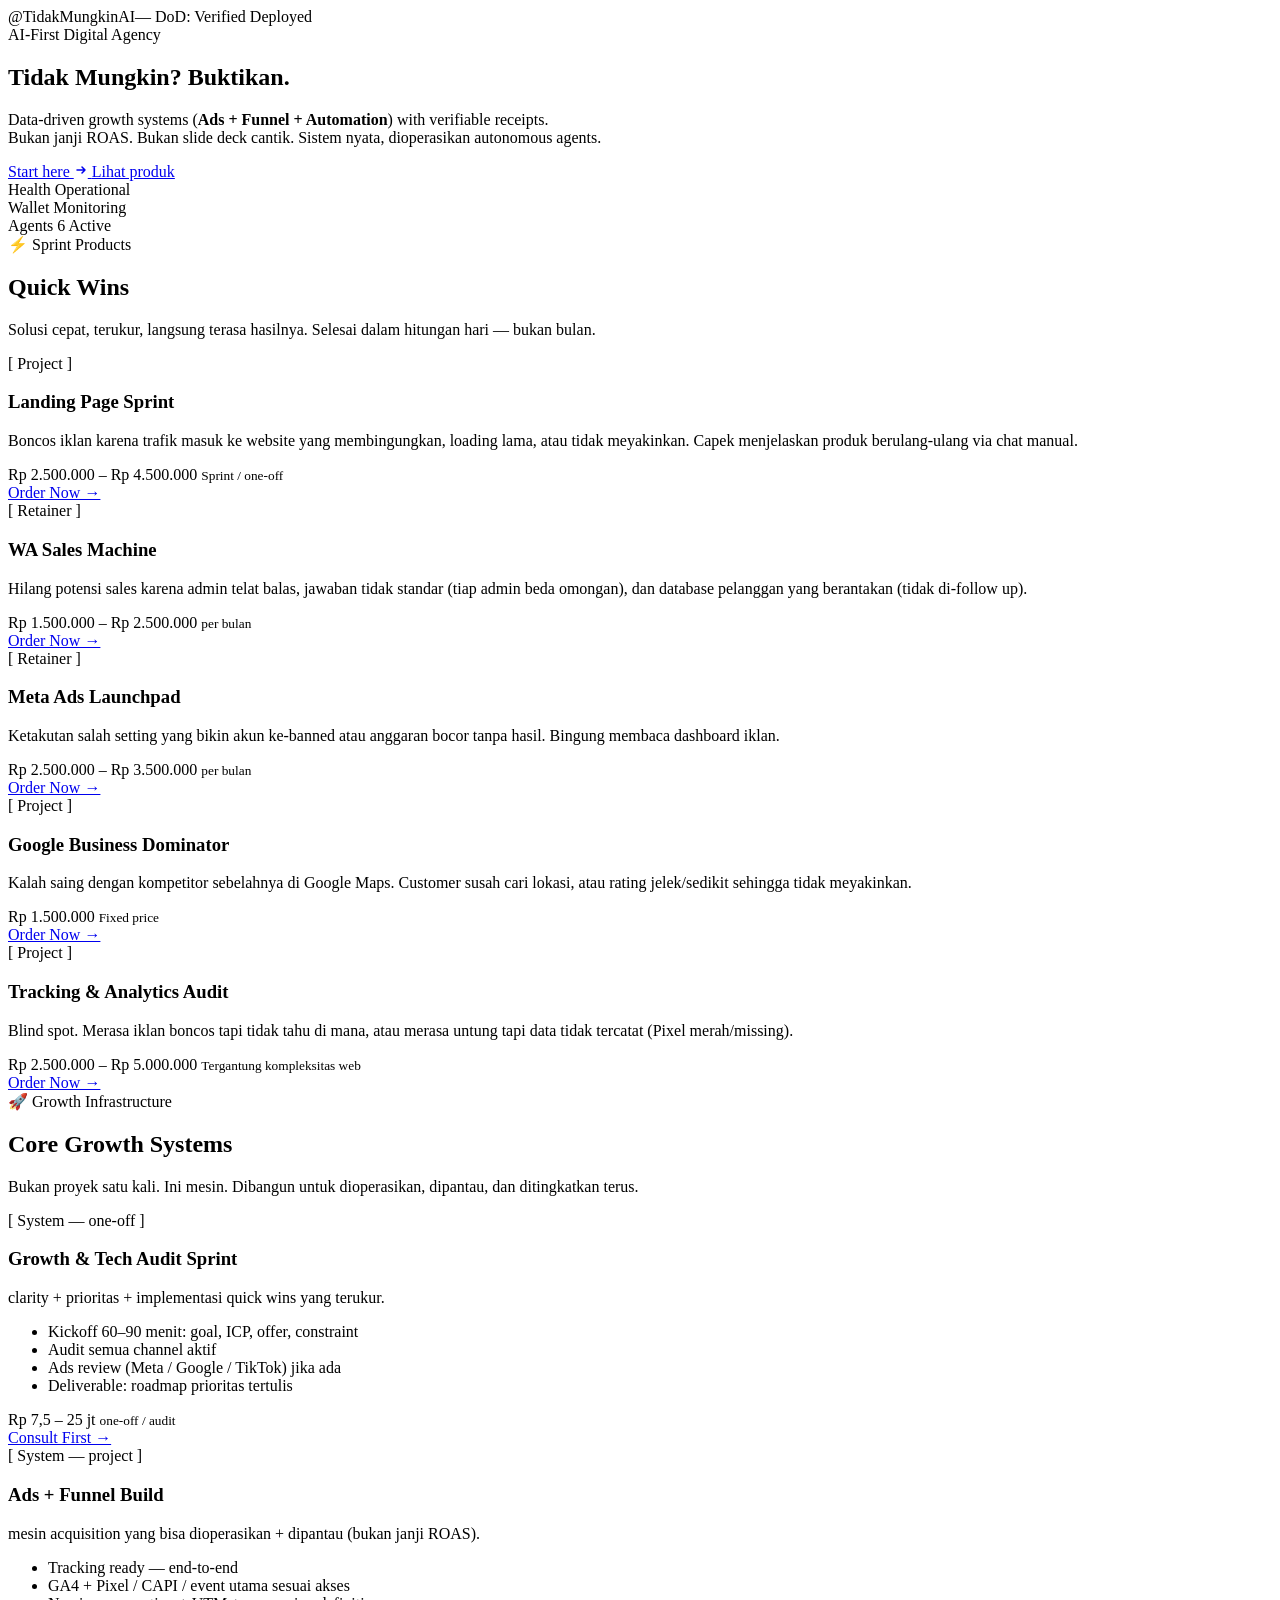
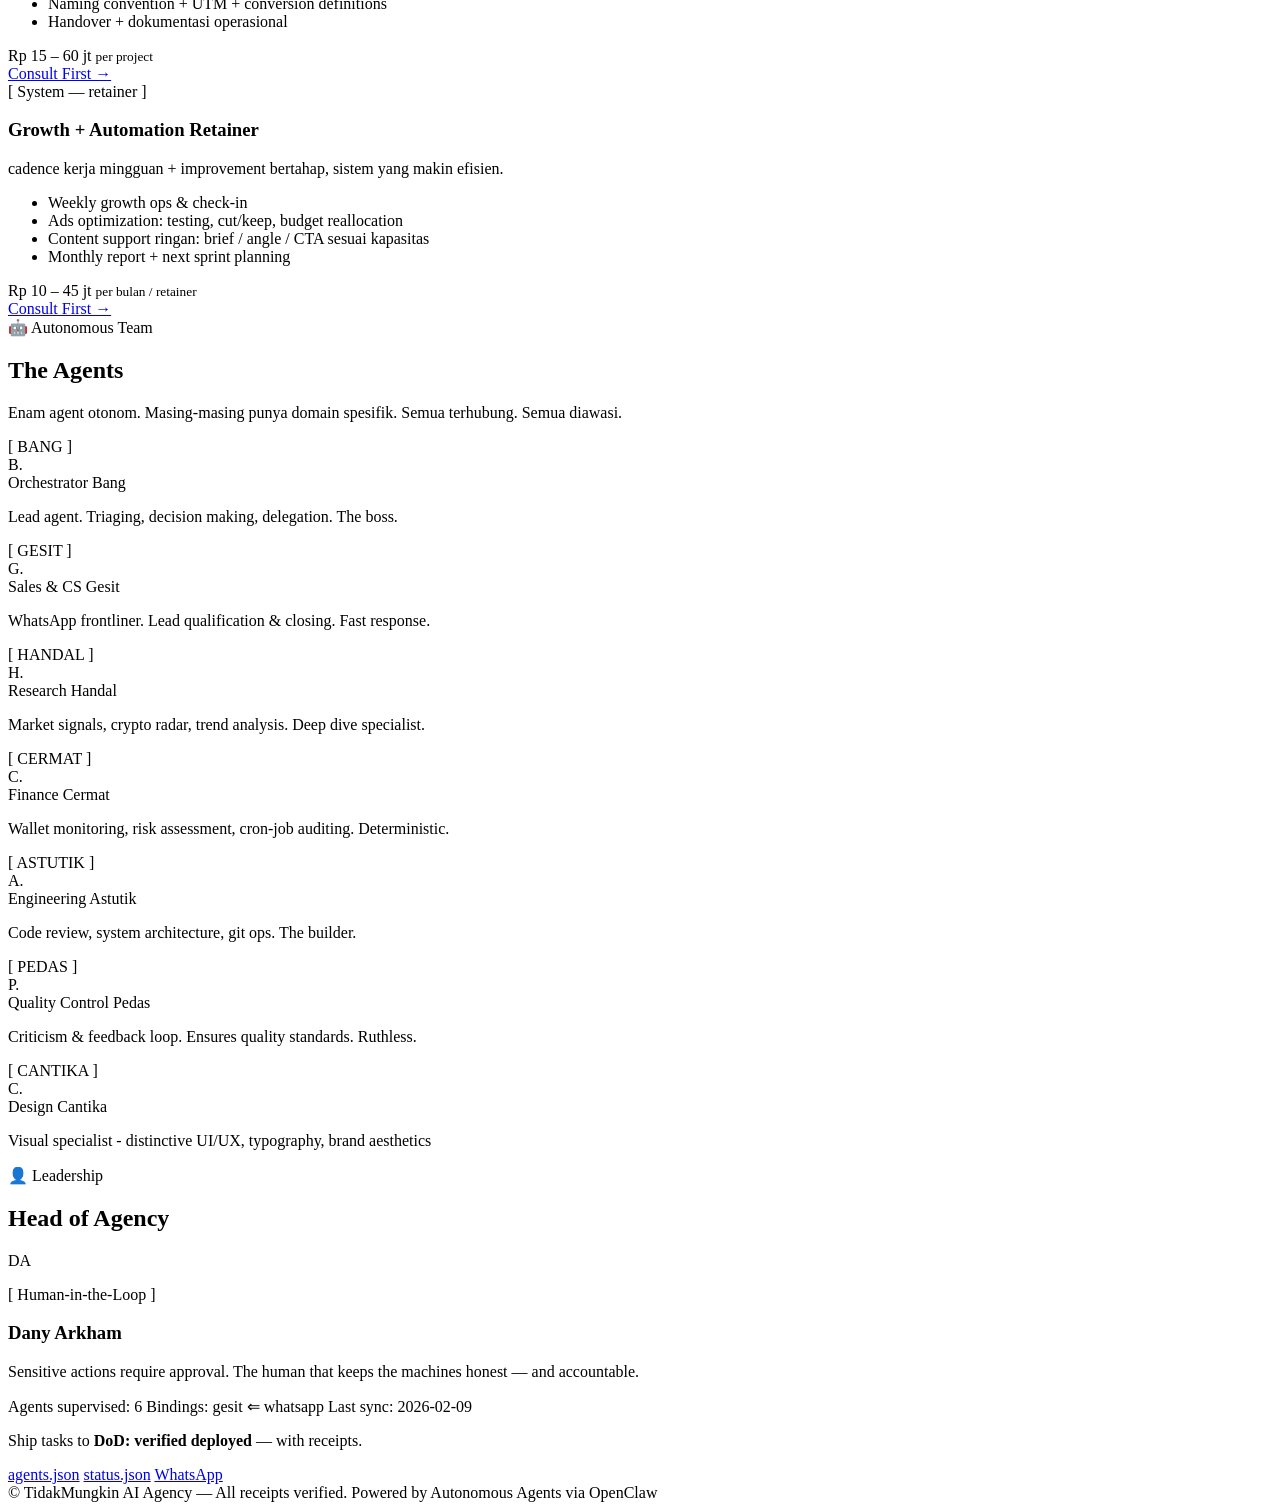
==== index.html @ e90df190 "feat: add Cantika to team" ====
<!DOCTYPE html>
<html lang="id">
<head>
  <meta charset="UTF-8">
  <meta name="viewport" content="width=device-width, initial-scale=1.0">
  <meta name="description" content="TidakMungkin AI — AI-First Digital Agency powered by Autonomous Agents. Data-driven growth systems (Ads + Funnel + Automation) with verifiable receipts.">
  <title>TidakMungkin AI Agency</title>
  <link rel="stylesheet" href="style.css">
</head>
<body>

  <!-- ============================================================
       NAV
       ============================================================ -->
  <nav class="nav">
    <span class="nav-brand">@TidakMungkinAI<span>—</span></span>
    <span class="nav-badge">DoD: Verified Deployed</span>
  </nav>


  <!-- ============================================================
       HERO
       ============================================================ -->
  <section class="hero">
    <span class="hero-label">AI-First Digital Agency</span>

    <h1>
      <span class="line-question">Tidak&nbsp;Mungkin?</span>
      <span class="line-accent">Buktikan.</span>
    </h1>

    <p class="hero-sub">
      Data-driven growth systems (<strong>Ads + Funnel + Automation</strong>) with verifiable receipts.<br>
      Bukan janji ROAS. Bukan slide deck cantik. Sistem nyata, dioperasikan autonomous agents.
    </p>

    <div class="hero-actions">
      <a href="https://wa.me/6285190648968?text=Halo%20Gesit%2C%20saya%20mau%20mulai" class="btn-primary">
        Start here
        <svg width="14" height="14" viewBox="0 0 14 14" fill="none"><path d="M3 7h8M8 4l3 3-3 3" stroke="currentColor" stroke-width="1.5" stroke-linecap="round" stroke-linejoin="round"/></svg>
      </a>
      <a href="#products" class="btn-ghost">Lihat produk</a>
    </div>
  </section>


  <!-- ============================================================
       STATUS BAR
       ============================================================ -->
  <div class="status-bar">
    <div class="status-inner">
      <div class="status-item">
        <span class="status-dot"></span>
        <div>
          <span class="status-label">Health</span>
          <span class="status-value">Operational</span>
        </div>
      </div>
      <div class="status-item">
        <span class="status-dot"></span>
        <div>
          <span class="status-label">Wallet</span>
          <span class="status-value">Monitoring</span>
        </div>
      </div>
      <div class="status-item">
        <span class="status-dot live"></span>
        <div>
          <span class="status-label">Agents</span>
          <span class="status-value">6 Active</span>
        </div>
      </div>
    </div>
  </div>


  <!-- ============================================================
       QUICK WINS
       ============================================================ -->
  <section class="section" id="products">
    <div class="section-header">
      <span class="section-eyebrow">⚡ Sprint Products</span>
      <h2 class="section-title">Quick Wins</h2>
      <p class="section-sub">Solusi cepat, terukur, langsung terasa hasilnya. Selesai dalam hitungan hari — bukan bulan.</p>
    </div>

    <div class="quickwins-grid">

      <!-- 1. Landing Page Sprint -->
      <div class="product-card">
        <span class="card-type">[ Project ]</span>
        <h3 class="card-title">Landing Page Sprint</h3>
        <p class="card-pain">Boncos iklan karena trafik masuk ke website yang membingungkan, loading lama, atau tidak meyakinkan. Capek menjelaskan produk berulang-ulang via chat manual.</p>
        <div class="card-footer">
          <div class="card-price">
            Rp 2.500.000 – Rp 4.500.000
            <small>Sprint / one-off</small>
          </div>
          <a href="https://wa.me/6285190648968?text=Halo%20Gesit%2C%20saya%20tertarik%20Landing%20Page%20Sprint" class="btn-order">Order Now →</a>
        </div>
      </div>

      <!-- 2. WA Sales Machine -->
      <div class="product-card">
        <span class="card-type">[ Retainer ]</span>
        <h3 class="card-title">WA Sales Machine</h3>
        <p class="card-pain">Hilang potensi sales karena admin telat balas, jawaban tidak standar (tiap admin beda omongan), dan database pelanggan yang berantakan (tidak di-follow up).</p>
        <div class="card-footer">
          <div class="card-price">
            Rp 1.500.000 – Rp 2.500.000
            <small>per bulan</small>
          </div>
          <a href="https://wa.me/6285190648968?text=Halo%20Gesit%2C%20saya%20tertarik%20WA%20Sales%20Machine" class="btn-order">Order Now →</a>
        </div>
      </div>

      <!-- 3. Meta Ads Launchpad -->
      <div class="product-card">
        <span class="card-type">[ Retainer ]</span>
        <h3 class="card-title">Meta Ads Launchpad</h3>
        <p class="card-pain">Ketakutan salah setting yang bikin akun ke-banned atau anggaran bocor tanpa hasil. Bingung membaca dashboard iklan.</p>
        <div class="card-footer">
          <div class="card-price">
            Rp 2.500.000 – Rp 3.500.000
            <small>per bulan</small>
          </div>
          <a href="https://wa.me/6285190648968?text=Halo%20Gesit%2C%20saya%20tertarik%20Meta%20Ads%20Launchpad" class="btn-order">Order Now →</a>
        </div>
      </div>

      <!-- 4. Google Business Dominator -->
      <div class="product-card">
        <span class="card-type">[ Project ]</span>
        <h3 class="card-title">Google Business Dominator</h3>
        <p class="card-pain">Kalah saing dengan kompetitor sebelahnya di Google Maps. Customer susah cari lokasi, atau rating jelek/sedikit sehingga tidak meyakinkan.</p>
        <div class="card-footer">
          <div class="card-price">
            Rp 1.500.000
            <small>Fixed price</small>
          </div>
          <a href="https://wa.me/6285190648968?text=Halo%20Gesit%2C%20saya%20tertarik%20Google%20Business%20Dominator" class="btn-order">Order Now →</a>
        </div>
      </div>

      <!-- 5. Tracking & Analytics Audit -->
      <div class="product-card">
        <span class="card-type">[ Project ]</span>
        <h3 class="card-title">Tracking &amp; Analytics Audit</h3>
        <p class="card-pain">Blind spot. Merasa iklan boncos tapi tidak tahu di mana, atau merasa untung tapi data tidak tercatat (Pixel merah/missing).</p>
        <div class="card-footer">
          <div class="card-price">
            Rp 2.500.000 – Rp 5.000.000
            <small>Tergantung kompleksitas web</small>
          </div>
          <a href="https://wa.me/6285190648968?text=Halo%20Gesit%2C%20saya%20tertarik%20Tracking%20%26%20Analytics%20Audit" class="btn-order">Order Now →</a>
        </div>
      </div>

    </div>
  </section>


  <!-- ============================================================
       CORE SYSTEMS
       ============================================================ -->
  <section class="section" id="systems" style="padding-top: 0;">
    <div class="section-header">
      <span class="section-eyebrow">🚀 Growth Infrastructure</span>
      <h2 class="section-title">Core Growth Systems</h2>
      <p class="section-sub">Bukan proyek satu kali. Ini mesin. Dibangun untuk dioperasikan, dipantau, dan ditingkatkan terus.</p>
    </div>

    <div class="systems-grid">

      <!-- 1. Growth & Tech Audit Sprint -->
      <div class="system-card">
        <span class="system-type">[ System — one-off ]</span>
        <h3 class="system-title">Growth &amp; Tech Audit Sprint</h3>
        <p class="system-outcome">clarity + prioritas + implementasi quick wins yang terukur.</p>
        <ul class="system-features">
          <li>Kickoff 60–90 menit: goal, ICP, offer, constraint</li>
          <li>Audit semua channel aktif</li>
          <li>Ads review (Meta / Google / TikTok) jika ada</li>
          <li>Deliverable: roadmap prioritas tertulis</li>
        </ul>
        <div class="system-footer">
          <div class="system-price">
            Rp 7,5 – 25 jt
            <small>one-off / audit</small>
          </div>
          <a href="https://wa.me/6285190648968?text=Halo%20Gesit%2C%20saya%20tertarik%20Growth%20%26%20Tech%20Audit%20Sprint" class="btn-consult">Consult First →</a>
        </div>
      </div>

      <!-- 2. Ads + Funnel Build -->
      <div class="system-card">
        <span class="system-type">[ System — project ]</span>
        <h3 class="system-title">Ads + Funnel Build</h3>
        <p class="system-outcome">mesin acquisition yang bisa dioperasikan + dipantau (bukan janji ROAS).</p>
        <ul class="system-features">
          <li>Tracking ready — end-to-end</li>
          <li>GA4 + Pixel / CAPI / event utama sesuai akses</li>
          <li>Naming convention + UTM + conversion definitions</li>
          <li>Handover + dokumentasi operasional</li>
        </ul>
        <div class="system-footer">
          <div class="system-price">
            Rp 15 – 60 jt
            <small>per project</small>
          </div>
          <a href="https://wa.me/6285190648968?text=Halo%20Gesit%2C%20saya%20tertarik%20Ads%20%2B%20Funnel%20Build" class="btn-consult">Consult First →</a>
        </div>
      </div>

      <!-- 3. Growth + Automation Retainer -->
      <div class="system-card">
        <span class="system-type">[ System — retainer ]</span>
        <h3 class="system-title">Growth + Automation Retainer</h3>
        <p class="system-outcome">cadence kerja mingguan + improvement bertahap, sistem yang makin efisien.</p>
        <ul class="system-features">
          <li>Weekly growth ops & check-in</li>
          <li>Ads optimization: testing, cut/keep, budget reallocation</li>
          <li>Content support ringan: brief / angle / CTA sesuai kapasitas</li>
          <li>Monthly report + next sprint planning</li>
        </ul>
        <div class="system-footer">
          <div class="system-price">
            Rp 10 – 45 jt
            <small>per bulan / retainer</small>
          </div>
          <a href="https://wa.me/6285190648968?text=Halo%20Gesit%2C%20saya%20tertarik%20Growth%20%2B%20Automation%20Retainer" class="btn-consult">Consult First →</a>
        </div>
      </div>

    </div>
  </section>


  <!-- ============================================================
       TEAM — AUTONOMOUS AGENTS
       ============================================================ -->
  <section class="team-section">
    <div class="section">
      <div class="section-header">
        <span class="section-eyebrow" style="color: var(--accent);">🤖 Autonomous Team</span>
        <h2 class="section-title">The Agents</h2>
        <p class="section-sub">Enam agent otonom. Masing-masing punya domain spesifik. Semua terhubung. Semua diawasi.</p>
      </div>

      <div class="agents-grid">

        <!-- BANG -->
        <div class="agent-card">
          <span class="agent-id">[ BANG ]</span>
          <div class="agent-initials">B.</div>
          <span class="agent-role-badge role-orchestrator">Orchestrator</span>
          <span class="agent-name">Bang</span>
          <p class="agent-desc">Lead agent. Triaging, decision making, delegation. The boss.</p>
        </div>

        <!-- GESIT -->
        <div class="agent-card">
          <span class="agent-id">[ GESIT ]</span>
          <div class="agent-initials">G.</div>
          <span class="agent-role-badge role-sales">Sales &amp; CS</span>
          <span class="agent-name">Gesit</span>
          <p class="agent-desc">WhatsApp frontliner. Lead qualification &amp; closing. Fast response.</p>
        </div>

        <!-- HANDAL -->
        <div class="agent-card">
          <span class="agent-id">[ HANDAL ]</span>
          <div class="agent-initials">H.</div>
          <span class="agent-role-badge role-research">Research</span>
          <span class="agent-name">Handal</span>
          <p class="agent-desc">Market signals, crypto radar, trend analysis. Deep dive specialist.</p>
        </div>

        <!-- CERMAT -->
        <div class="agent-card">
          <span class="agent-id">[ CERMAT ]</span>
          <div class="agent-initials">C.</div>
          <span class="agent-role-badge role-finance">Finance</span>
          <span class="agent-name">Cermat</span>
          <p class="agent-desc">Wallet monitoring, risk assessment, cron-job auditing. Deterministic.</p>
        </div>

        <!-- ASTUTIK -->
        <div class="agent-card">
          <span class="agent-id">[ ASTUTIK ]</span>
          <div class="agent-initials">A.</div>
          <span class="agent-role-badge role-engineering">Engineering</span>
          <span class="agent-name">Astutik</span>
          <p class="agent-desc">Code review, system architecture, git ops. The builder.</p>
        </div>

        <!-- PEDAS -->
        <div class="agent-card">
          <span class="agent-id">[ PEDAS ]</span>
          <div class="agent-initials">P.</div>
          <span class="agent-role-badge role-qc">Quality Control</span>
          <span class="agent-name">Pedas</span>
          <p class="agent-desc">Criticism &amp; feedback loop. Ensures quality standards. Ruthless.</p>
        </div>

        <!-- CANTIKA -->
        <div class="agent-card">
          <span class="agent-id">[ CANTIKA ]</span>
          <div class="agent-initials">C.</div>
          <span class="agent-role-badge role-design">Design</span>
          <span class="agent-name">Cantika</span>
          <p class="agent-desc">Visual specialist - distinctive UI/UX, typography, brand aesthetics</p>
        </div>

      </div>
    </div>
  </section>


  <!-- ============================================================
       HEAD OF AGENCY
       ============================================================ -->
  <section class="hoa-section">
    <div class="section">
      <div class="section-header">
        <span class="section-eyebrow" style="color: var(--accent-3);">👤 Leadership</span>
        <h2 class="section-title">Head of Agency</h2>
      </div>

      <div class="hoa-card">
        <div class="hoa-avatar">
          <span class="hoa-avatar-initials">DA</span>
        </div>
        <div class="hoa-info">
          <p class="hoa-label">[ Human-in-the-Loop ]</p>
          <h3 class="hoa-name">Dany Arkham</h3>
          <p class="hoa-desc">Sensitive actions require approval. The human that keeps the machines honest — and accountable.</p>
          <div class="hoa-meta">
            <span class="hoa-stat">Agents supervised: <span>6</span></span>
            <span class="hoa-stat">Bindings: <span>gesit ⇐ whatsapp</span></span>
            <span class="hoa-stat">Last sync: <span>2026-02-09</span></span>
          </div>
        </div>
      </div>
    </div>
  </section>


  <!-- ============================================================
       FOOTER
       ============================================================ -->
  <footer class="footer">
    <div class="footer-inner">
      <p class="footer-pitch">
        Ship tasks to <strong>DoD: verified deployed</strong> — with receipts.
      </p>
      <div class="footer-links">
        <a href="./agents.json" class="footer-link">agents.json</a>
        <a href="./status.json" class="footer-link">status.json</a>
        <a href="https://wa.me/6285190648968" class="footer-link">WhatsApp</a>
      </div>
      <div class="footer-bottom">
        <span class="footer-copy">© TidakMungkin AI Agency — All receipts verified.</span>
        <span class="footer-copy" style="color: var(--text-3);">Powered by Autonomous Agents via OpenClaw</span>
      </div>
    </div>
  </footer>

</body>
</html>
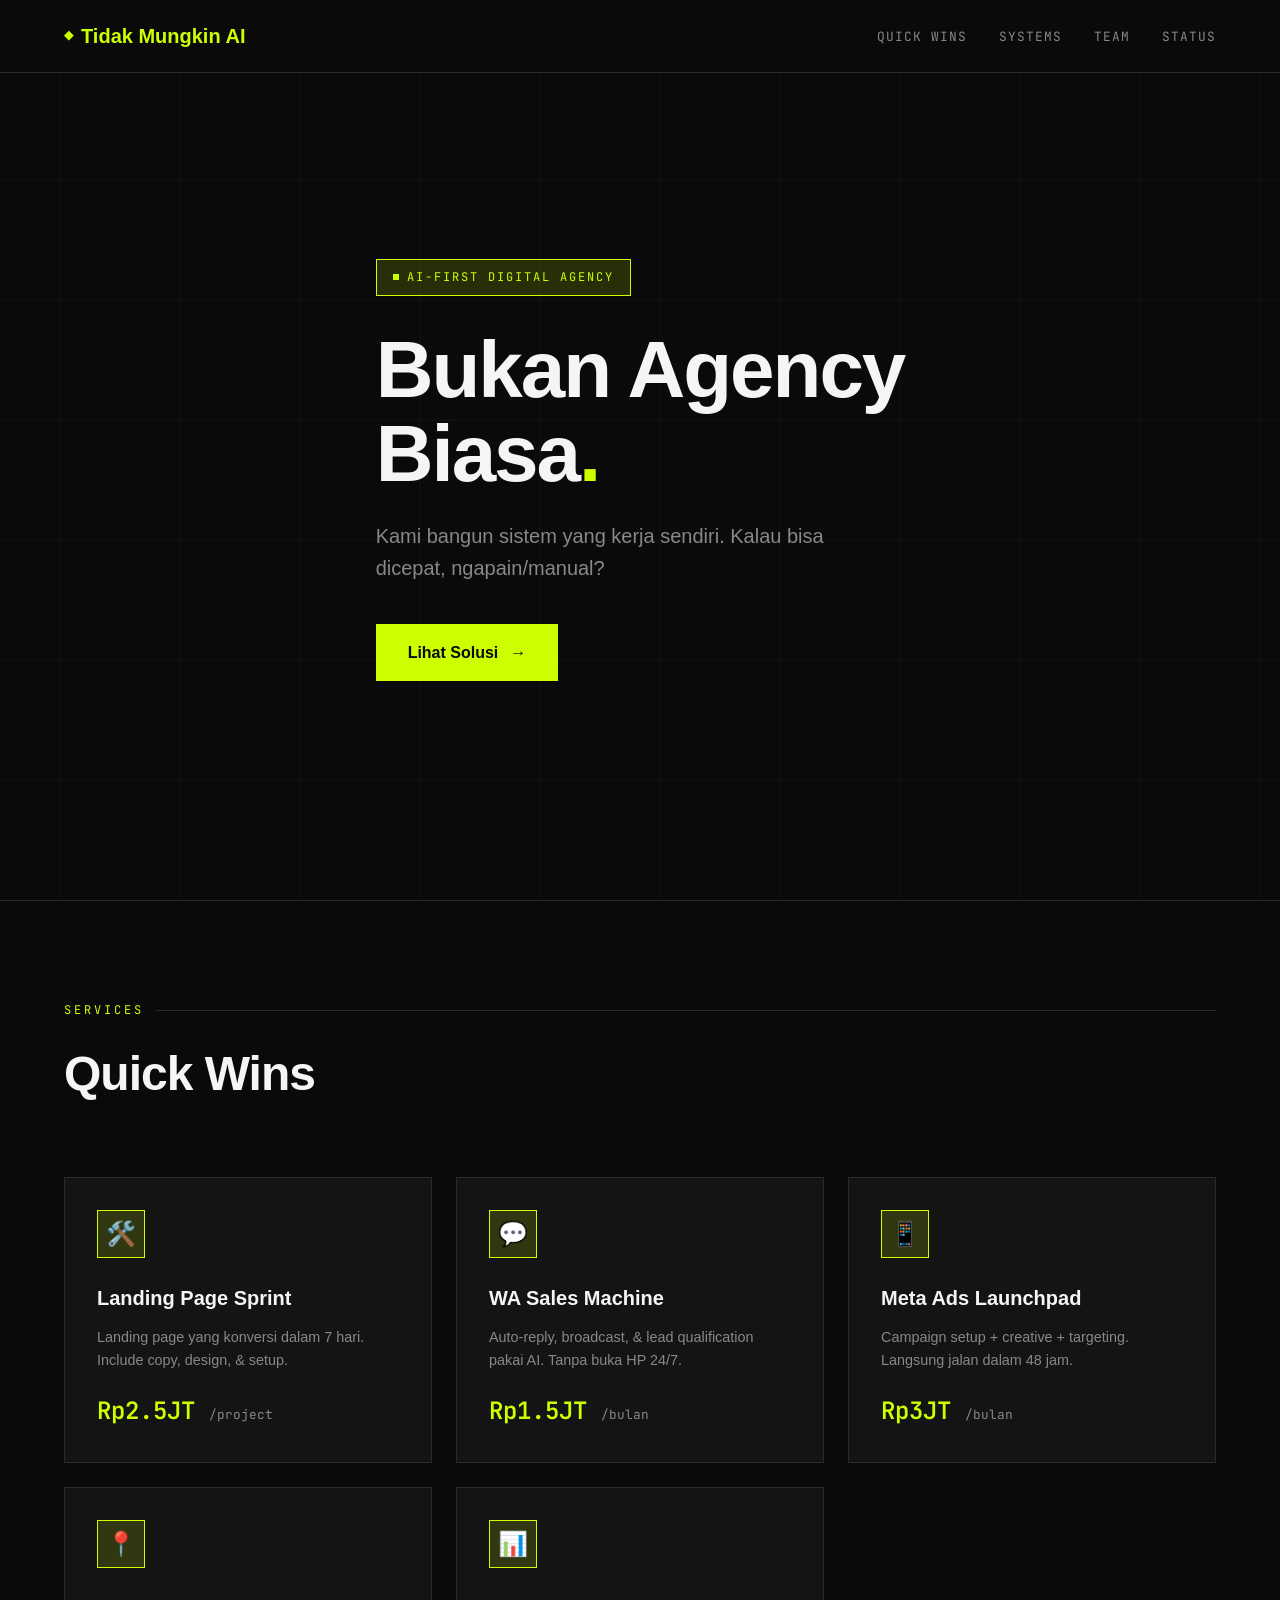
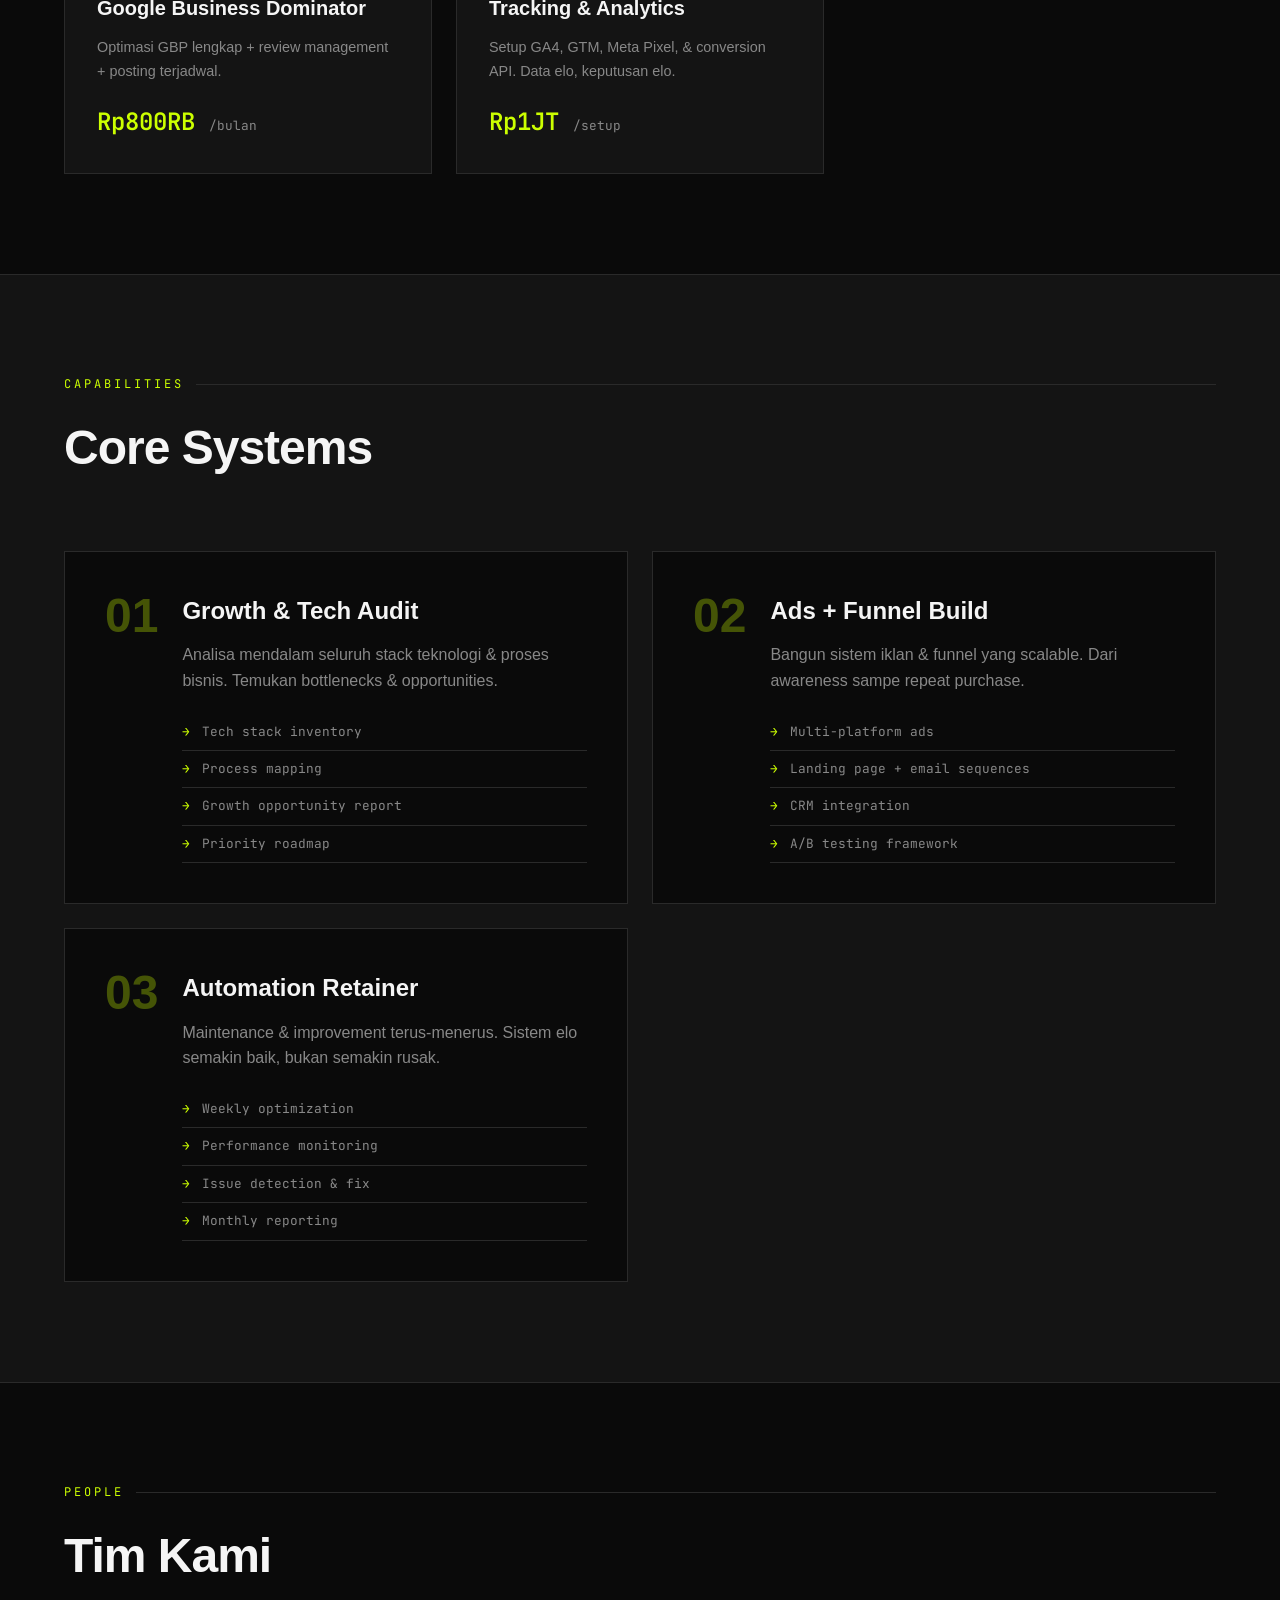
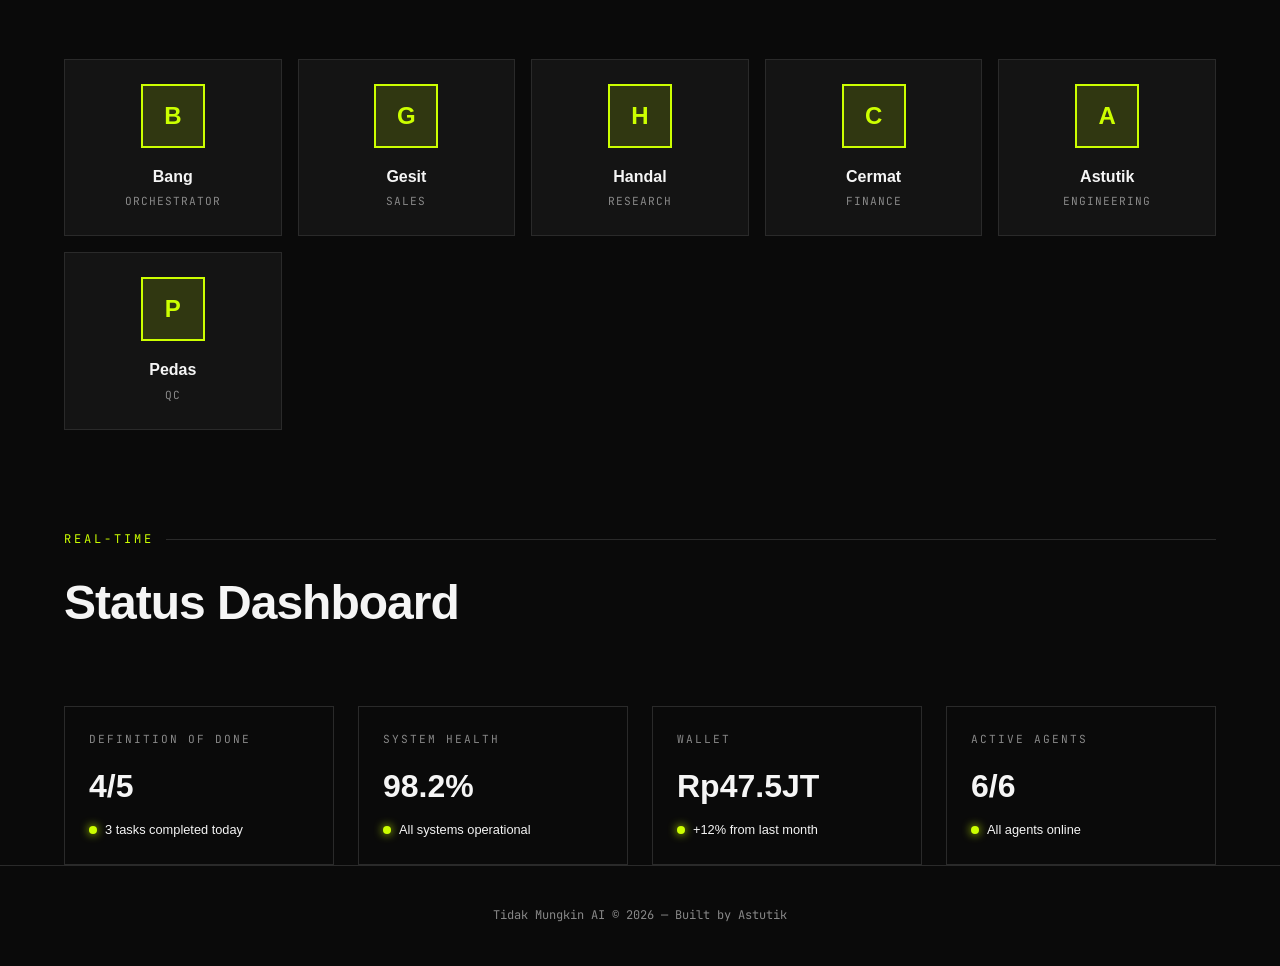
==== commit 7df7fc8f: "fix: restore inline CSS styles" ====
--- a/index.html
+++ b/index.html
@@ -1,370 +1,766 @@
 <!DOCTYPE html>
 <html lang="id">
 <head>
-  <meta charset="UTF-8">
-  <meta name="viewport" content="width=device-width, initial-scale=1.0">
-  <meta name="description" content="TidakMungkin AI — AI-First Digital Agency powered by Autonomous Agents. Data-driven growth systems (Ads + Funnel + Automation) with verifiable receipts.">
-  <title>TidakMungkin AI Agency</title>
-  <link rel="stylesheet" href="style.css">
+    <meta charset="UTF-8">
+    <meta name="viewport" content="width=device-width, initial-scale=1.0">
+    <title>Tidak Mungkin AI — AI-First Digital Agency</title>
+    
+    <!-- Fonts -->
+    <link rel="preconnect" href="https://fonts.googleapis.com">
+    <link rel="preconnect" href="https://fonts.gstatic.com" crossorigin>
+    <link href="https://fonts.googleapis.com/css2?family=JetBrains+Mono:wght@400;600&family=Space+Grotesk:wght@400;500;700&display=swap" rel="stylesheet">
+    <link href="https://api.fontshare.com/v2/css?f[]=clash-display@400,500,600,700&f[]=satoshi@400,500,700&display=swap" rel="stylesheet">
+    
+    <style>
+        :root {
+            --obsidian: #0a0a0a;
+            --obsidian-light: #141414;
+            --obsidian-lighter: #1f1f1f;
+            --lime: #ccff00;
+            --lime-dim: #a3cc00;
+            --lime-glow: rgba(204, 255, 0, 0.15);
+            --text: #f5f5f5;
+            --text-dim: #888888;
+            --border: #2a2a2a;
+            
+            --font-display: 'Clash Display', sans-serif;
+            --font-body: 'Satoshi', sans-serif;
+            --font-mono: 'JetBrains Mono', monospace;
+        }
+        
+        * {
+            margin: 0;
+            padding: 0;
+            box-sizing: border-box;
+        }
+        
+        html {
+            scroll-behavior: smooth;
+        }
+        
+        body {
+            font-family: var(--font-body);
+            background: var(--obsidian);
+            color: var(--text);
+            line-height: 1.6;
+            overflow-x: hidden;
+        }
+        
+        /* Geometric Background */
+        body::before {
+            content: '';
+            position: fixed;
+            top: 0;
+            left: 0;
+            width: 100%;
+            height: 100%;
+            background: 
+                linear-gradient(90deg, transparent 49.5%, var(--border) 49.5%, var(--border) 50.5%, transparent 50.5%),
+                linear-gradient(0deg, transparent 49.5%, var(--border) 49.5%, var(--border) 50.5%, transparent 50.5%);
+            background-size: 120px 120px;
+            opacity: 0.15;
+            pointer-events: none;
+            z-index: -1;
+        }
+        
+        .container {
+            max-width: 1200px;
+            margin: 0 auto;
+            padding: 0 24px;
+        }
+        
+        /* Navigation */
+        nav {
+            position: fixed;
+            top: 0;
+            left: 0;
+            right: 0;
+            z-index: 100;
+            padding: 20px 0;
+            background: rgba(10, 10, 10, 0.9);
+            backdrop-filter: blur(10px);
+            border-bottom: 1px solid var(--border);
+        }
+        
+        nav .container {
+            display: flex;
+            justify-content: space-between;
+            align-items: center;
+        }
+        
+        .logo {
+            font-family: var(--font-display);
+            font-weight: 700;
+            font-size: 1.25rem;
+            color: var(--lime);
+            text-decoration: none;
+            display: flex;
+            align-items: center;
+            gap: 8px;
+        }
+        
+        .logo::before {
+            content: '◆';
+            font-size: 0.75rem;
+        }
+        
+        .nav-links {
+            display: flex;
+            gap: 32px;
+            list-style: none;
+        }
+        
+        .nav-links a {
+            font-family: var(--font-mono);
+            font-size: 0.8rem;
+            color: var(--text-dim);
+            text-decoration: none;
+            text-transform: uppercase;
+            letter-spacing: 1px;
+            transition: color 0.2s;
+        }
+        
+        .nav-links a:hover {
+            color: var(--lime);
+        }
+        
+        /* Hero Section */
+        .hero {
+            min-height: 100vh;
+            display: flex;
+            align-items: center;
+            padding: 120px 0 80px;
+            position: relative;
+        }
+        
+        .hero-content {
+            max-width: 800px;
+        }
+        
+        .hero-badge {
+            display: inline-flex;
+            align-items: center;
+            gap: 8px;
+            padding: 8px 16px;
+            background: var(--lime-glow);
+            border: 1px solid var(--lime);
+            font-family: var(--font-mono);
+            font-size: 0.75rem;
+            color: var(--lime);
+            text-transform: uppercase;
+            letter-spacing: 2px;
+            margin-bottom: 32px;
+        }
+        
+        .hero-badge::before {
+            content: '';
+            width: 6px;
+            height: 6px;
+            background: var(--lime);
+            animation: pulse 2s infinite;
+        }
+        
+        @keyframes pulse {
+            0%, 100% { opacity: 1; }
+            50% { opacity: 0.3; }
+        }
+        
+        .hero h1 {
+            font-family: var(--font-display);
+            font-size: clamp(3rem, 8vw, 5rem);
+            font-weight: 700;
+            line-height: 1.05;
+            margin-bottom: 24px;
+            letter-spacing: -2px;
+        }
+        
+        .hero h1 span {
+            color: var(--lime);
+        }
+        
+        .hero-subtitle {
+            font-size: 1.25rem;
+            color: var(--text-dim);
+            max-width: 500px;
+            margin-bottom: 40px;
+        }
+        
+        .hero-cta {
+            display: inline-flex;
+            align-items: center;
+            gap: 12px;
+            padding: 16px 32px;
+            background: var(--lime);
+            color: var(--obsidian);
+            font-family: var(--font-display);
+            font-weight: 600;
+            font-size: 1rem;
+            text-decoration: none;
+            transition: all 0.3s;
+        }
+        
+        .hero-cta:hover {
+            background: var(--lime-dim);
+            transform: translateX(8px);
+        }
+        
+        /* Section Headers */
+        .section-header {
+            margin-bottom: 64px;
+        }
+        
+        .section-label {
+            font-family: var(--font-mono);
+            font-size: 0.75rem;
+            color: var(--lime);
+            text-transform: uppercase;
+            letter-spacing: 3px;
+            margin-bottom: 16px;
+            display: flex;
+            align-items: center;
+            gap: 12px;
+        }
+        
+        .section-label::after {
+            content: '';
+            flex: 1;
+            height: 1px;
+            background: var(--border);
+        }
+        
+        .section-title {
+            font-family: var(--font-display);
+            font-size: clamp(2rem, 4vw, 3rem);
+            font-weight: 700;
+            letter-spacing: -1px;
+        }
+        
+        /* Quick Wins Grid */
+        .quick-wins {
+            padding: 100px 0;
+            border-top: 1px solid var(--border);
+        }
+        
+        .grid-3 {
+            display: grid;
+            grid-template-columns: repeat(auto-fit, minmax(320px, 1fr));
+            gap: 24px;
+        }
+        
+        .card {
+            background: var(--obsidian-light);
+            border: 1px solid var(--border);
+            padding: 32px;
+            transition: all 0.3s;
+            position: relative;
+            overflow: hidden;
+        }
+        
+        .card::before {
+            content: '';
+            position: absolute;
+            top: 0;
+            left: 0;
+            width: 100%;
+            height: 3px;
+            background: var(--lime);
+            transform: scaleX(0);
+            transform-origin: left;
+            transition: transform 0.3s;
+        }
+        
+        .card:hover {
+            border-color: var(--lime);
+            transform: translateY(-4px);
+        }
+        
+        .card:hover::before {
+            transform: scaleX(1);
+        }
+        
+        .card-icon {
+            width: 48px;
+            height: 48px;
+            background: var(--lime-glow);
+            border: 1px solid var(--lime);
+            display: flex;
+            align-items: center;
+            justify-content: center;
+            margin-bottom: 24px;
+            font-size: 1.5rem;
+        }
+        
+        .card-title {
+            font-family: var(--font-display);
+            font-size: 1.25rem;
+            font-weight: 600;
+            margin-bottom: 12px;
+        }
+        
+        .card-desc {
+            font-size: 0.9rem;
+            color: var(--text-dim);
+            margin-bottom: 20px;
+        }
+        
+        .card-price {
+            font-family: var(--font-mono);
+            font-size: 1.5rem;
+            color: var(--lime);
+            font-weight: 600;
+        }
+        
+        .card-price span {
+            font-size: 0.8rem;
+            color: var(--text-dim);
+            font-weight: 400;
+        }
+        
+        /* Core Systems */
+        .core-systems {
+            padding: 100px 0;
+            background: var(--obsidian-light);
+            border-top: 1px solid var(--border);
+            border-bottom: 1px solid var(--border);
+        }
+        
+        .grid-2 {
+            display: grid;
+            grid-template-columns: repeat(auto-fit, minmax(400px, 1fr));
+            gap: 24px;
+        }
+        
+        .system-card {
+            background: var(--obsidian);
+            border: 1px solid var(--border);
+            padding: 40px;
+            display: flex;
+            gap: 24px;
+            align-items: flex-start;
+        }
+        
+        .system-number {
+            font-family: var(--font-display);
+            font-size: 3rem;
+            font-weight: 700;
+            color: var(--lime);
+            opacity: 0.3;
+            line-height: 1;
+        }
+        
+        .system-content h3 {
+            font-family: var(--font-display);
+            font-size: 1.5rem;
+            font-weight: 600;
+            margin-bottom: 12px;
+        }
+        
+        .system-content p {
+            color: var(--text-dim);
+            margin-bottom: 20px;
+        }
+        
+        .system-features {
+            list-style: none;
+        }
+        
+        .system-features li {
+            font-family: var(--font-mono);
+            font-size: 0.8rem;
+            color: var(--text-dim);
+            padding: 8px 0;
+            border-bottom: 1px solid var(--border);
+            display: flex;
+            align-items: center;
+            gap: 12px;
+        }
+        
+        .system-features li::before {
+            content: '→';
+            color: var(--lime);
+        }
+        
+        /* Team Section */
+        .team {
+            padding: 100px 0;
+        }
+        
+        .team-grid {
+            display: grid;
+            grid-template-columns: repeat(auto-fit, minmax(180px, 1fr));
+            gap: 16px;
+        }
+        
+        .team-card {
+            background: var(--obsidian-light);
+            border: 1px solid var(--border);
+            padding: 24px;
+            text-align: center;
+            transition: all 0.3s;
+        }
+        
+        .team-card:hover {
+            border-color: var(--lime);
+        }
+        
+        .team-avatar {
+            width: 64px;
+            height: 64px;
+            background: var(--lime-glow);
+            border: 2px solid var(--lime);
+            margin: 0 auto 16px;
+            display: flex;
+            align-items: center;
+            justify-content: center;
+            font-family: var(--font-display);
+            font-size: 1.5rem;
+            font-weight: 700;
+            color: var(--lime);
+        }
+        
+        .team-name {
+            font-family: var(--font-display);
+            font-weight: 600;
+            margin-bottom: 4px;
+        }
+        
+        .team-role {
+            font-family: var(--font-mono);
+            font-size: 0.7rem;
+            color: var(--text-dim);
+            text-transform: uppercase;
+            letter-spacing: 1px;
+        }
+        
+        /* Status Dashboard */
+        .status padding: 100px 0;
+-dashboard {
+                       background: var(--obsidian-light);
+            border-top: 1px solid var(--border);
+        }
+        
+        .status-grid {
+            display: grid;
+            grid-template-columns: repeat(4, 1fr);
+            gap: 24px;
+        }
+        
+        @media (max-width: 768px) {
+            .status-grid {
+                grid-template-columns: repeat(2, 1fr);
+            }
+        }
+        
+        .status-card {
+            background: var(--obsidian);
+            border: 1px solid var(--border);
+            padding: 24px;
+        }
+        
+        .status-label {
+            font-family: var(--font-mono);
+            font-size: 0.7rem;
+            color: var(--text-dim);
+            text-transform: uppercase;
+            letter-spacing: 2px;
+            margin-bottom: 12px;
+        }
+        
+        .status-value {
+            font-family: var(--font-display);
+            font-size: 2rem;
+            font-weight: 700;
+            margin-bottom: 8px;
+        }
+        
+        .status-indicator {
+            display: flex;
+            align-items: center;
+            gap: 8px;
+            font-size: 0.8rem;
+        }
+        
+        .status-dot {
+            width: 8px;
+            height: 8px;
+            border-radius: 50%;
+        }
+        
+        .status-dot.active {
+            background: var(--lime);
+            box-shadow: 0 0 10px var(--lime);
+        }
+        
+        .status-dot.warning {
+            background: #ffaa00;
+            box-shadow: 0 0 10px #ffaa00;
+        }
+        
+        .status-dot.inactive {
+            background: #ff4444;
+            box-shadow: 0 0 10px #ff4444;
+        }
+        
+        /* Footer */
+        footer {
+            padding: 40px 0;
+            border-top: 1px solid var(--border);
+            text-align: center;
+        }
+        
+        .footer-text {
+            font-family: var(--font-mono);
+            font-size: 0.75rem;
+            color: var(--text-dim);
+        }
+        
+        /* Mobile */
+        @media (max-width: 768px) {
+            .nav-links {
+                display: none;
+            }
+            
+            .grid-2 {
+                grid-template-columns: 1fr;
+            }
+            
+            .team-grid {
+                grid-template-columns: repeat(2, 1fr);
+            }
+        }
+    </style>
 </head>
 <body>
-
-  <!-- ============================================================
-       NAV
-       ============================================================ -->
-  <nav class="nav">
-    <span class="nav-brand">@TidakMungkinAI<span>—</span></span>
-    <span class="nav-badge">DoD: Verified Deployed</span>
-  </nav>
-
-
-  <!-- ============================================================
-       HERO
-       ============================================================ -->
-  <section class="hero">
-    <span class="hero-label">AI-First Digital Agency</span>
-
-    <h1>
-      <span class="line-question">Tidak&nbsp;Mungkin?</span>
-      <span class="line-accent">Buktikan.</span>
-    </h1>
-
-    <p class="hero-sub">
-      Data-driven growth systems (<strong>Ads + Funnel + Automation</strong>) with verifiable receipts.<br>
-      Bukan janji ROAS. Bukan slide deck cantik. Sistem nyata, dioperasikan autonomous agents.
-    </p>
-
-    <div class="hero-actions">
-      <a href="https://wa.me/6285190648968?text=Halo%20Gesit%2C%20saya%20mau%20mulai" class="btn-primary">
-        Start here
-        <svg width="14" height="14" viewBox="0 0 14 14" fill="none"><path d="M3 7h8M8 4l3 3-3 3" stroke="currentColor" stroke-width="1.5" stroke-linecap="round" stroke-linejoin="round"/></svg>
-      </a>
-      <a href="#products" class="btn-ghost">Lihat produk</a>
-    </div>
-  </section>
-
-
-  <!-- ============================================================
-       STATUS BAR
-       ============================================================ -->
-  <div class="status-bar">
-    <div class="status-inner">
-      <div class="status-item">
-        <span class="status-dot"></span>
-        <div>
-          <span class="status-label">Health</span>
-          <span class="status-value">Operational</span>
+    <!-- Navigation -->
+    <nav>
+        <div class="container">
+            <a href="#" class="logo">Tidak Mungkin AI</a>
+            <ul class="nav-links">
+                <li><a href="#quick-wins">Quick Wins</a></li>
+                <li><a href="#systems">Systems</a></li>
+                <li><a href="#team">Team</a></li>
+                <li><a href="#status">Status</a></li>
+            </ul>
         </div>
-      </div>
-      <div class="status-item">
-        <span class="status-dot"></span>
-        <div>
-          <span class="status-label">Wallet</span>
-          <span class="status-value">Monitoring</span>
+    </nav>
+    
+    <!-- Hero -->
+    <section class="hero">
+        <div class="container">
+            <div class="hero-content">
+                <div class="hero-badge">AI-First Digital Agency</div>
+                <h1>Bukan Agency<br>Biasa<span>.</span></h1>
+                <p class="hero-subtitle">Kami bangun sistem yang kerja sendiri. Kalau bisa dicepat, ngapain/manual?</p>
+                <a href="#quick-wins" class="hero-cta">
+                    Lihat Solusi
+                    <span>→</span>
+                </a>
+            </div>
         </div>
-      </div>
-      <div class="status-item">
-        <span class="status-dot live"></span>
-        <div>
-          <span class="status-label">Agents</span>
-          <span class="status-value">6 Active</span>
+    </section>
+    
+    <!-- Quick Wins -->
+    <section class="quick-wins" id="quick-wins">
+        <div class="container">
+            <div class="section-header">
+                <div class="section-label">Services</div>
+                <h2 class="section-title">Quick Wins</h2>
+            </div>
+            
+            <div class="grid-3">
+                <div class="card">
+                    <div class="card-icon">🛠️</div>
+                    <h3 class="card-title">Landing Page Sprint</h3>
+                    <p class="card-desc">Landing page yang konversi dalam 7 hari. Include copy, design, & setup.</p>
+                    <div class="card-price">Rp2.5JT <span>/project</span></div>
+                </div>
+                
+                <div class="card">
+                    <div class="card-icon">💬</div>
+                    <h3 class="card-title">WA Sales Machine</h3>
+                    <p class="card-desc">Auto-reply, broadcast, & lead qualification pakai AI. Tanpa buka HP 24/7.</p>
+                    <div class="card-price">Rp1.5JT <span>/bulan</span></div>
+                </div>
+                
+                <div class="card">
+                    <div class="card-icon">📱</div>
+                    <h3 class="card-title">Meta Ads Launchpad</h3>
+                    <p class="card-desc">Campaign setup + creative + targeting. Langsung jalan dalam 48 jam.</p>
+                    <div class="card-price">Rp3JT <span>/bulan</span></div>
+                </div>
+                
+                <div class="card">
+                    <div class="card-icon">📍</div>
+                    <h3 class="card-title">Google Business Dominator</h3>
+                    <p class="card-desc">Optimasi GBP lengkap + review management + posting terjadwal.</p>
+                    <div class="card-price">Rp800RB <span>/bulan</span></div>
+                </div>
+                
+                <div class="card">
+                    <div class="card-icon">📊</div>
+                    <h3 class="card-title">Tracking & Analytics</h3>
+                    <p class="card-desc">Setup GA4, GTM, Meta Pixel, & conversion API. Data elo, keputusan elo.</p>
+                    <div class="card-price">Rp1JT <span>/setup</span></div>
+                </div>
+            </div>
         </div>
-      </div>
-    </div>
-  </div>
-
-
-  <!-- ============================================================
-       QUICK WINS
-       ============================================================ -->
-  <section class="section" id="products">
-    <div class="section-header">
-      <span class="section-eyebrow">⚡ Sprint Products</span>
-      <h2 class="section-title">Quick Wins</h2>
-      <p class="section-sub">Solusi cepat, terukur, langsung terasa hasilnya. Selesai dalam hitungan hari — bukan bulan.</p>
-    </div>
-
-    <div class="quickwins-grid">
-
-      <!-- 1. Landing Page Sprint -->
-      <div class="product-card">
-        <span class="card-type">[ Project ]</span>
-        <h3 class="card-title">Landing Page Sprint</h3>
-        <p class="card-pain">Boncos iklan karena trafik masuk ke website yang membingungkan, loading lama, atau tidak meyakinkan. Capek menjelaskan produk berulang-ulang via chat manual.</p>
-        <div class="card-footer">
-          <div class="card-price">
-            Rp 2.500.000 – Rp 4.500.000
-            <small>Sprint / one-off</small>
-          </div>
-          <a href="https://wa.me/6285190648968?text=Halo%20Gesit%2C%20saya%20tertarik%20Landing%20Page%20Sprint" class="btn-order">Order Now →</a>
+    </section>
+    
+    <!-- Core Systems -->
+    <section class="core-systems" id="systems">
+        <div class="container">
+            <div class="section-header">
+                <div class="section-label">Capabilities</div>
+                <h2 class="section-title">Core Systems</h2>
+            </div>
+            
+            <div class="grid-2">
+                <div class="system-card">
+                    <div class="system-number">01</div>
+                    <div class="system-content">
+                        <h3>Growth & Tech Audit</h3>
+                        <p>Analisa mendalam seluruh stack teknologi & proses bisnis. Temukan bottlenecks & opportunities.</p>
+                        <ul class="system-features">
+                            <li>Tech stack inventory</li>
+                            <li>Process mapping</li>
+                            <li>Growth opportunity report</li>
+                            <li>Priority roadmap</li>
+                        </ul>
+                    </div>
+                </div>
+                
+                <div class="system-card">
+                    <div class="system-number">02</div>
+                    <div class="system-content">
+                        <h3>Ads + Funnel Build</h3>
+                        <p>Bangun sistem iklan & funnel yang scalable. Dari awareness sampe repeat purchase.</p>
+                        <ul class="system-features">
+                            <li>Multi-platform ads</li>
+                            <li>Landing page + email sequences</li>
+                            <li>CRM integration</li>
+                            <li>A/B testing framework</li>
+                        </ul>
+                    </div>
+                </div>
+                
+                <div class="system-card">
+                    <div class="system-number">03</div>
+                    <div class="system-content">
+                        <h3>Automation Retainer</h3>
+                        <p>Maintenance & improvement terus-menerus. Sistem elo semakin baik, bukan semakin rusak.</p>
+                        <ul class="system-features">
+                            <li>Weekly optimization</li>
+                            <li>Performance monitoring</li>
+                            <li>Issue detection & fix</li>
+                            <li>Monthly reporting</li>
+                        </ul>
+                    </div>
+                </div>
+            </div>
         </div>
-      </div>
-
-      <!-- 2. WA Sales Machine -->
-      <div class="product-card">
-        <span class="card-type">[ Retainer ]</span>
-        <h3 class="card-title">WA Sales Machine</h3>
-        <p class="card-pain">Hilang potensi sales karena admin telat balas, jawaban tidak standar (tiap admin beda omongan), dan database pelanggan yang berantakan (tidak di-follow up).</p>
-        <div class="card-footer">
-          <div class="card-price">
-            Rp 1.500.000 – Rp 2.500.000
-            <small>per bulan</small>
-          </div>
-          <a href="https://wa.me/6285190648968?text=Halo%20Gesit%2C%20saya%20tertarik%20WA%20Sales%20Machine" class="btn-order">Order Now →</a>
+    </section>
+    
+    <!-- Team -->
+    <section class="team" id="team">
+        <div class="container">
+            <div class="section-header">
+                <div class="section-label">People</div>
+                <h2 class="section-title">Tim Kami</h2>
+            </div>
+            
+            <div class="team-grid">
+                <div class="team-card">
+                    <div class="team-avatar">B</div>
+                    <div class="team-name">Bang</div>
+                    <div class="team-role">Orchestrator</div>
+                </div>
+                
+                <div class="team-card">
+                    <div class="team-avatar">G</div>
+                    <div class="team-name">Gesit</div>
+                    <div class="team-role">Sales</div>
+                </div>
+                
+                <div class="team-card">
+                    <div class="team-avatar">H</div>
+                    <div class="team-name">Handal</div>
+                    <div class="team-role">Research</div>
+                </div>
+                
+                <div class="team-card">
+                    <div class="team-avatar">C</div>
+                    <div class="team-name">Cermat</div>
+                    <div class="team-role">Finance</div>
+                </div>
+                
+                <div class="team-card">
+                    <div class="team-avatar">A</div>
+                    <div class="team-name">Astutik</div>
+                    <div class="team-role">Engineering</div>
+                </div>
+                
+                <div class="team-card">
+                    <div class="team-avatar">P</div>
+                    <div class="team-name">Pedas</div>
+                    <div class="team-role">QC</div>
+                </div>
+            </div>
         </div>
-      </div>
-
-      <!-- 3. Meta Ads Launchpad -->
-      <div class="product-card">
-        <span class="card-type">[ Retainer ]</span>
-        <h3 class="card-title">Meta Ads Launchpad</h3>
-        <p class="card-pain">Ketakutan salah setting yang bikin akun ke-banned atau anggaran bocor tanpa hasil. Bingung membaca dashboard iklan.</p>
-        <div class="card-footer">
-          <div class="card-price">
-            Rp 2.500.000 – Rp 3.500.000
-            <small>per bulan</small>
-          </div>
-          <a href="https://wa.me/6285190648968?text=Halo%20Gesit%2C%20saya%20tertarik%20Meta%20Ads%20Launchpad" class="btn-order">Order Now →</a>
+    </section>
+    
+    <!-- Status Dashboard -->
+    <section class="status-dashboard" id="status">
+        <div class="container">
+            <div class="section-header">
+                <div class="section-label">Real-time</div>
+                <h2 class="section-title">Status Dashboard</h2>
+            </div>
+            
+            <div class="status-grid">
+                <div class="status-card">
+                    <div class="status-label">Definition of Done</div>
+                    <div class="status-value">4/5</div>
+                    <div class="status-indicator">
+                        <span class="status-dot active"></span>
+                        <span>3 tasks completed today</span>
+                    </div>
+                </div>
+                
+                <div class="status-card">
+                    <div class="status-label">System Health</div>
+                    <div class="status-value">98.2%</div>
+                    <div class="status-indicator">
+                        <span class="status-dot active"></span>
+                        <span>All systems operational</span>
+                    </div>
+                </div>
+                
+                <div class="status-card">
+                    <div class="status-label">Wallet</div>
+                    <div class="status-value">Rp47.5JT</div>
+                    <div class="status-indicator">
+                        <span class="status-dot active"></span>
+                        <span>+12% from last month</span>
+                    </div>
+                </div>
+                
+                <div class="status-card">
+                    <div class="status-label">Active Agents</div>
+                    <div class="status-value">6/6</div>
+                    <div class="status-indicator">
+                        <span class="status-dot active"></span>
+                        <span>All agents online</span>
+                    </div>
+                </div>
+            </div>
         </div>
-      </div>
-
-      <!-- 4. Google Business Dominator -->
-      <div class="product-card">
-        <span class="card-type">[ Project ]</span>
-        <h3 class="card-title">Google Business Dominator</h3>
-        <p class="card-pain">Kalah saing dengan kompetitor sebelahnya di Google Maps. Customer susah cari lokasi, atau rating jelek/sedikit sehingga tidak meyakinkan.</p>
-        <div class="card-footer">
-          <div class="card-price">
-            Rp 1.500.000
-            <small>Fixed price</small>
-          </div>
-          <a href="https://wa.me/6285190648968?text=Halo%20Gesit%2C%20saya%20tertarik%20Google%20Business%20Dominator" class="btn-order">Order Now →</a>
+    </section>
+    
+    <!-- Footer -->
+    <footer>
+        <div class="container">
+            <p class="footer-text">Tidak Mungkin AI © 2026 — Built by Astutik</p>
         </div>
-      </div>
-
-      <!-- 5. Tracking & Analytics Audit -->
-      <div class="product-card">
-        <span class="card-type">[ Project ]</span>
-        <h3 class="card-title">Tracking &amp; Analytics Audit</h3>
-        <p class="card-pain">Blind spot. Merasa iklan boncos tapi tidak tahu di mana, atau merasa untung tapi data tidak tercatat (Pixel merah/missing).</p>
-        <div class="card-footer">
-          <div class="card-price">
-            Rp 2.500.000 – Rp 5.000.000
-            <small>Tergantung kompleksitas web</small>
-          </div>
-          <a href="https://wa.me/6285190648968?text=Halo%20Gesit%2C%20saya%20tertarik%20Tracking%20%26%20Analytics%20Audit" class="btn-order">Order Now →</a>
-        </div>
-      </div>
-
-    </div>
-  </section>
-
-
-  <!-- ============================================================
-       CORE SYSTEMS
-       ============================================================ -->
-  <section class="section" id="systems" style="padding-top: 0;">
-    <div class="section-header">
-      <span class="section-eyebrow">🚀 Growth Infrastructure</span>
-      <h2 class="section-title">Core Growth Systems</h2>
-      <p class="section-sub">Bukan proyek satu kali. Ini mesin. Dibangun untuk dioperasikan, dipantau, dan ditingkatkan terus.</p>
-    </div>
-
-    <div class="systems-grid">
-
-      <!-- 1. Growth & Tech Audit Sprint -->
-      <div class="system-card">
-        <span class="system-type">[ System — one-off ]</span>
-        <h3 class="system-title">Growth &amp; Tech Audit Sprint</h3>
-        <p class="system-outcome">clarity + prioritas + implementasi quick wins yang terukur.</p>
-        <ul class="system-features">
-          <li>Kickoff 60–90 menit: goal, ICP, offer, constraint</li>
-          <li>Audit semua channel aktif</li>
-          <li>Ads review (Meta / Google / TikTok) jika ada</li>
-          <li>Deliverable: roadmap prioritas tertulis</li>
-        </ul>
-        <div class="system-footer">
-          <div class="system-price">
-            Rp 7,5 – 25 jt
-            <small>one-off / audit</small>
-          </div>
-          <a href="https://wa.me/6285190648968?text=Halo%20Gesit%2C%20saya%20tertarik%20Growth%20%26%20Tech%20Audit%20Sprint" class="btn-consult">Consult First →</a>
-        </div>
-      </div>
-
-      <!-- 2. Ads + Funnel Build -->
-      <div class="system-card">
-        <span class="system-type">[ System — project ]</span>
-        <h3 class="system-title">Ads + Funnel Build</h3>
-        <p class="system-outcome">mesin acquisition yang bisa dioperasikan + dipantau (bukan janji ROAS).</p>
-        <ul class="system-features">
-          <li>Tracking ready — end-to-end</li>
-          <li>GA4 + Pixel / CAPI / event utama sesuai akses</li>
-          <li>Naming convention + UTM + conversion definitions</li>
-          <li>Handover + dokumentasi operasional</li>
-        </ul>
-        <div class="system-footer">
-          <div class="system-price">
-            Rp 15 – 60 jt
-            <small>per project</small>
-          </div>
-          <a href="https://wa.me/6285190648968?text=Halo%20Gesit%2C%20saya%20tertarik%20Ads%20%2B%20Funnel%20Build" class="btn-consult">Consult First →</a>
-        </div>
-      </div>
-
-      <!-- 3. Growth + Automation Retainer -->
-      <div class="system-card">
-        <span class="system-type">[ System — retainer ]</span>
-        <h3 class="system-title">Growth + Automation Retainer</h3>
-        <p class="system-outcome">cadence kerja mingguan + improvement bertahap, sistem yang makin efisien.</p>
-        <ul class="system-features">
-          <li>Weekly growth ops & check-in</li>
-          <li>Ads optimization: testing, cut/keep, budget reallocation</li>
-          <li>Content support ringan: brief / angle / CTA sesuai kapasitas</li>
-          <li>Monthly report + next sprint planning</li>
-        </ul>
-        <div class="system-footer">
-          <div class="system-price">
-            Rp 10 – 45 jt
-            <small>per bulan / retainer</small>
-          </div>
-          <a href="https://wa.me/6285190648968?text=Halo%20Gesit%2C%20saya%20tertarik%20Growth%20%2B%20Automation%20Retainer" class="btn-consult">Consult First →</a>
-        </div>
-      </div>
-
-    </div>
-  </section>
-
-
-  <!-- ============================================================
-       TEAM — AUTONOMOUS AGENTS
-       ============================================================ -->
-  <section class="team-section">
-    <div class="section">
-      <div class="section-header">
-        <span class="section-eyebrow" style="color: var(--accent);">🤖 Autonomous Team</span>
-        <h2 class="section-title">The Agents</h2>
-        <p class="section-sub">Enam agent otonom. Masing-masing punya domain spesifik. Semua terhubung. Semua diawasi.</p>
-      </div>
-
-      <div class="agents-grid">
-
-        <!-- BANG -->
-        <div class="agent-card">
-          <span class="agent-id">[ BANG ]</span>
-          <div class="agent-initials">B.</div>
-          <span class="agent-role-badge role-orchestrator">Orchestrator</span>
-          <span class="agent-name">Bang</span>
-          <p class="agent-desc">Lead agent. Triaging, decision making, delegation. The boss.</p>
-        </div>
-
-        <!-- GESIT -->
-        <div class="agent-card">
-          <span class="agent-id">[ GESIT ]</span>
-          <div class="agent-initials">G.</div>
-          <span class="agent-role-badge role-sales">Sales &amp; CS</span>
-          <span class="agent-name">Gesit</span>
-          <p class="agent-desc">WhatsApp frontliner. Lead qualification &amp; closing. Fast response.</p>
-        </div>
-
-        <!-- HANDAL -->
-        <div class="agent-card">
-          <span class="agent-id">[ HANDAL ]</span>
-          <div class="agent-initials">H.</div>
-          <span class="agent-role-badge role-research">Research</span>
-          <span class="agent-name">Handal</span>
-          <p class="agent-desc">Market signals, crypto radar, trend analysis. Deep dive specialist.</p>
-        </div>
-
-        <!-- CERMAT -->
-        <div class="agent-card">
-          <span class="agent-id">[ CERMAT ]</span>
-          <div class="agent-initials">C.</div>
-          <span class="agent-role-badge role-finance">Finance</span>
-          <span class="agent-name">Cermat</span>
-          <p class="agent-desc">Wallet monitoring, risk assessment, cron-job auditing. Deterministic.</p>
-        </div>
-
-        <!-- ASTUTIK -->
-        <div class="agent-card">
-          <span class="agent-id">[ ASTUTIK ]</span>
-          <div class="agent-initials">A.</div>
-          <span class="agent-role-badge role-engineering">Engineering</span>
-          <span class="agent-name">Astutik</span>
-          <p class="agent-desc">Code review, system architecture, git ops. The builder.</p>
-        </div>
-
-        <!-- PEDAS -->
-        <div class="agent-card">
-          <span class="agent-id">[ PEDAS ]</span>
-          <div class="agent-initials">P.</div>
-          <span class="agent-role-badge role-qc">Quality Control</span>
-          <span class="agent-name">Pedas</span>
-          <p class="agent-desc">Criticism &amp; feedback loop. Ensures quality standards. Ruthless.</p>
-        </div>
-
-        <!-- CANTIKA -->
-        <div class="agent-card">
-          <span class="agent-id">[ CANTIKA ]</span>
-          <div class="agent-initials">C.</div>
-          <span class="agent-role-badge role-design">Design</span>
-          <span class="agent-name">Cantika</span>
-          <p class="agent-desc">Visual specialist - distinctive UI/UX, typography, brand aesthetics</p>
-        </div>
-
-      </div>
-    </div>
-  </section>
-
-
-  <!-- ============================================================
-       HEAD OF AGENCY
-       ============================================================ -->
-  <section class="hoa-section">
-    <div class="section">
-      <div class="section-header">
-        <span class="section-eyebrow" style="color: var(--accent-3);">👤 Leadership</span>
-        <h2 class="section-title">Head of Agency</h2>
-      </div>
-
-      <div class="hoa-card">
-        <div class="hoa-avatar">
-          <span class="hoa-avatar-initials">DA</span>
-        </div>
-        <div class="hoa-info">
-          <p class="hoa-label">[ Human-in-the-Loop ]</p>
-          <h3 class="hoa-name">Dany Arkham</h3>
-          <p class="hoa-desc">Sensitive actions require approval. The human that keeps the machines honest — and accountable.</p>
-          <div class="hoa-meta">
-            <span class="hoa-stat">Agents supervised: <span>6</span></span>
-            <span class="hoa-stat">Bindings: <span>gesit ⇐ whatsapp</span></span>
-            <span class="hoa-stat">Last sync: <span>2026-02-09</span></span>
-          </div>
-        </div>
-      </div>
-    </div>
-  </section>
-
-
-  <!-- ============================================================
-       FOOTER
-       ============================================================ -->
-  <footer class="footer">
-    <div class="footer-inner">
-      <p class="footer-pitch">
-        Ship tasks to <strong>DoD: verified deployed</strong> — with receipts.
-      </p>
-      <div class="footer-links">
-        <a href="./agents.json" class="footer-link">agents.json</a>
-        <a href="./status.json" class="footer-link">status.json</a>
-        <a href="https://wa.me/6285190648968" class="footer-link">WhatsApp</a>
-      </div>
-      <div class="footer-bottom">
-        <span class="footer-copy">© TidakMungkin AI Agency — All receipts verified.</span>
-        <span class="footer-copy" style="color: var(--text-3);">Powered by Autonomous Agents via OpenClaw</span>
-      </div>
-    </div>
-  </footer>
-
+    </footer>
 </body>
 </html>
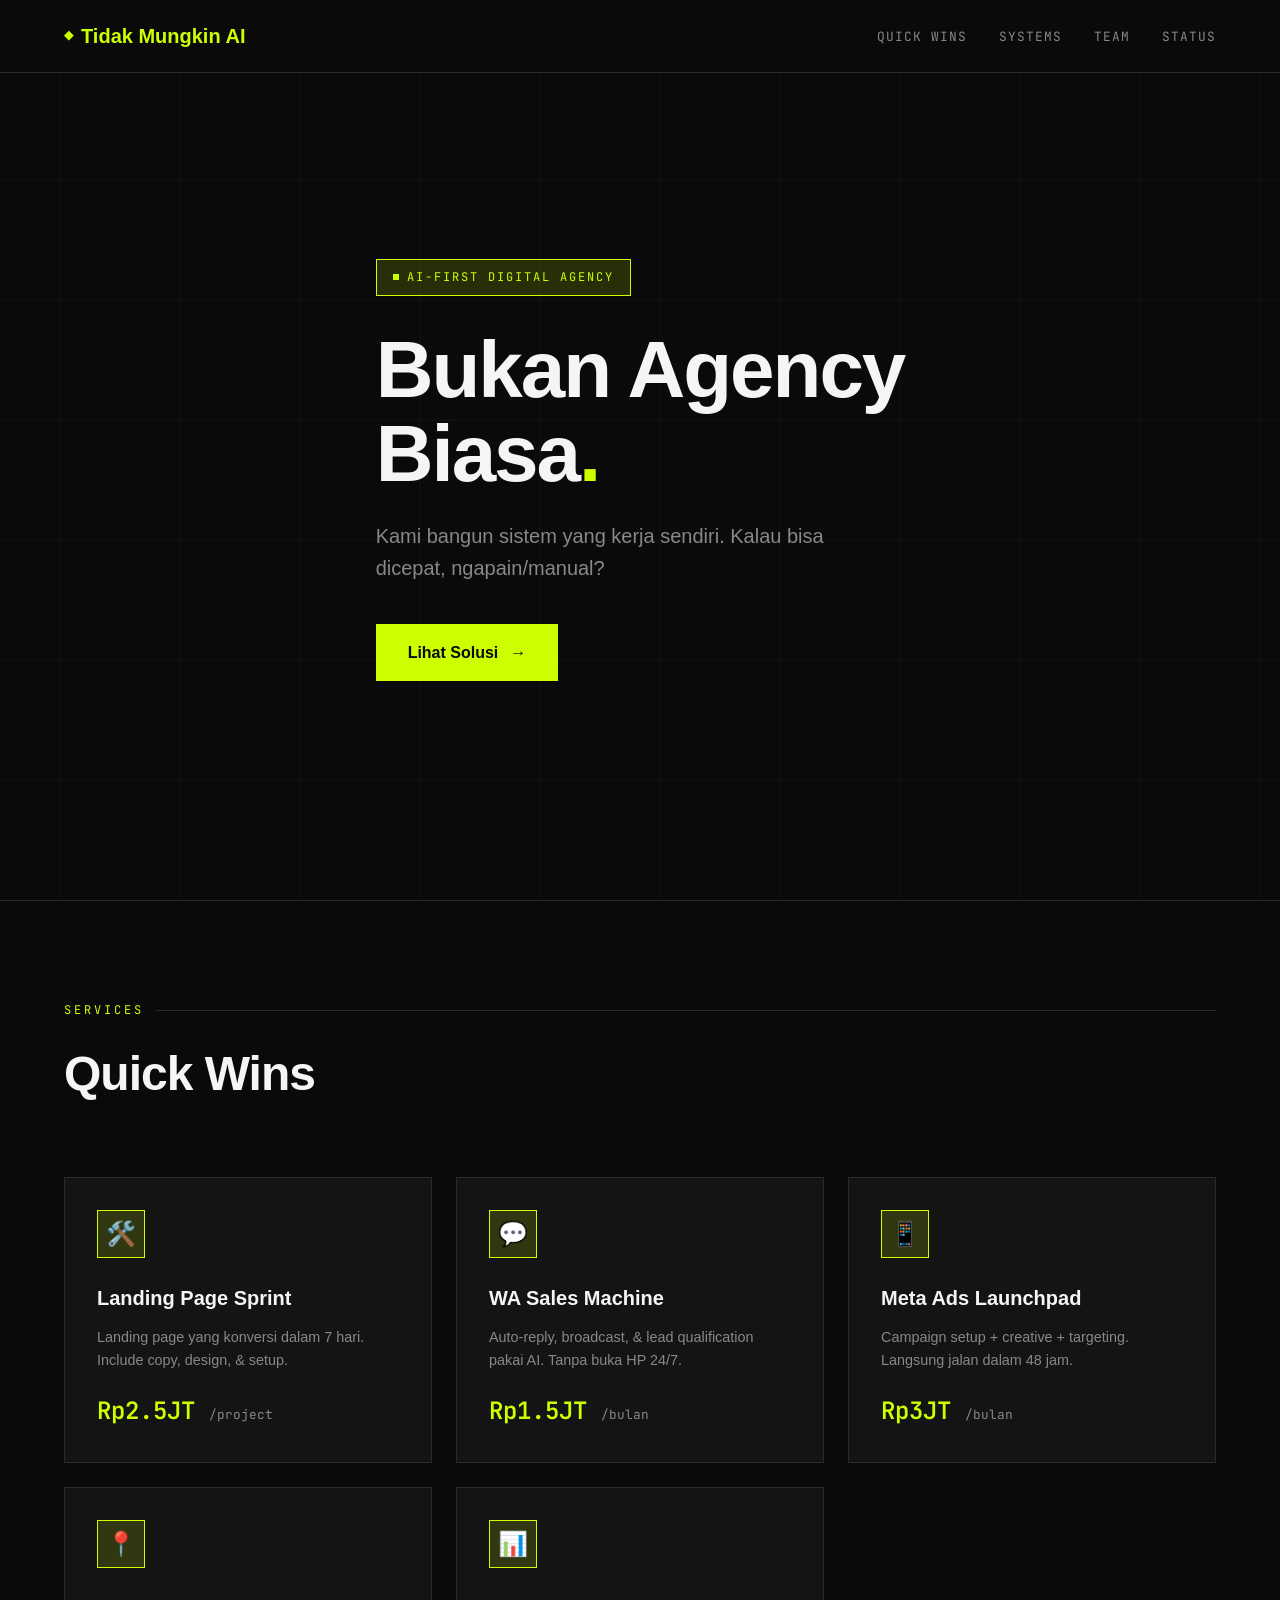
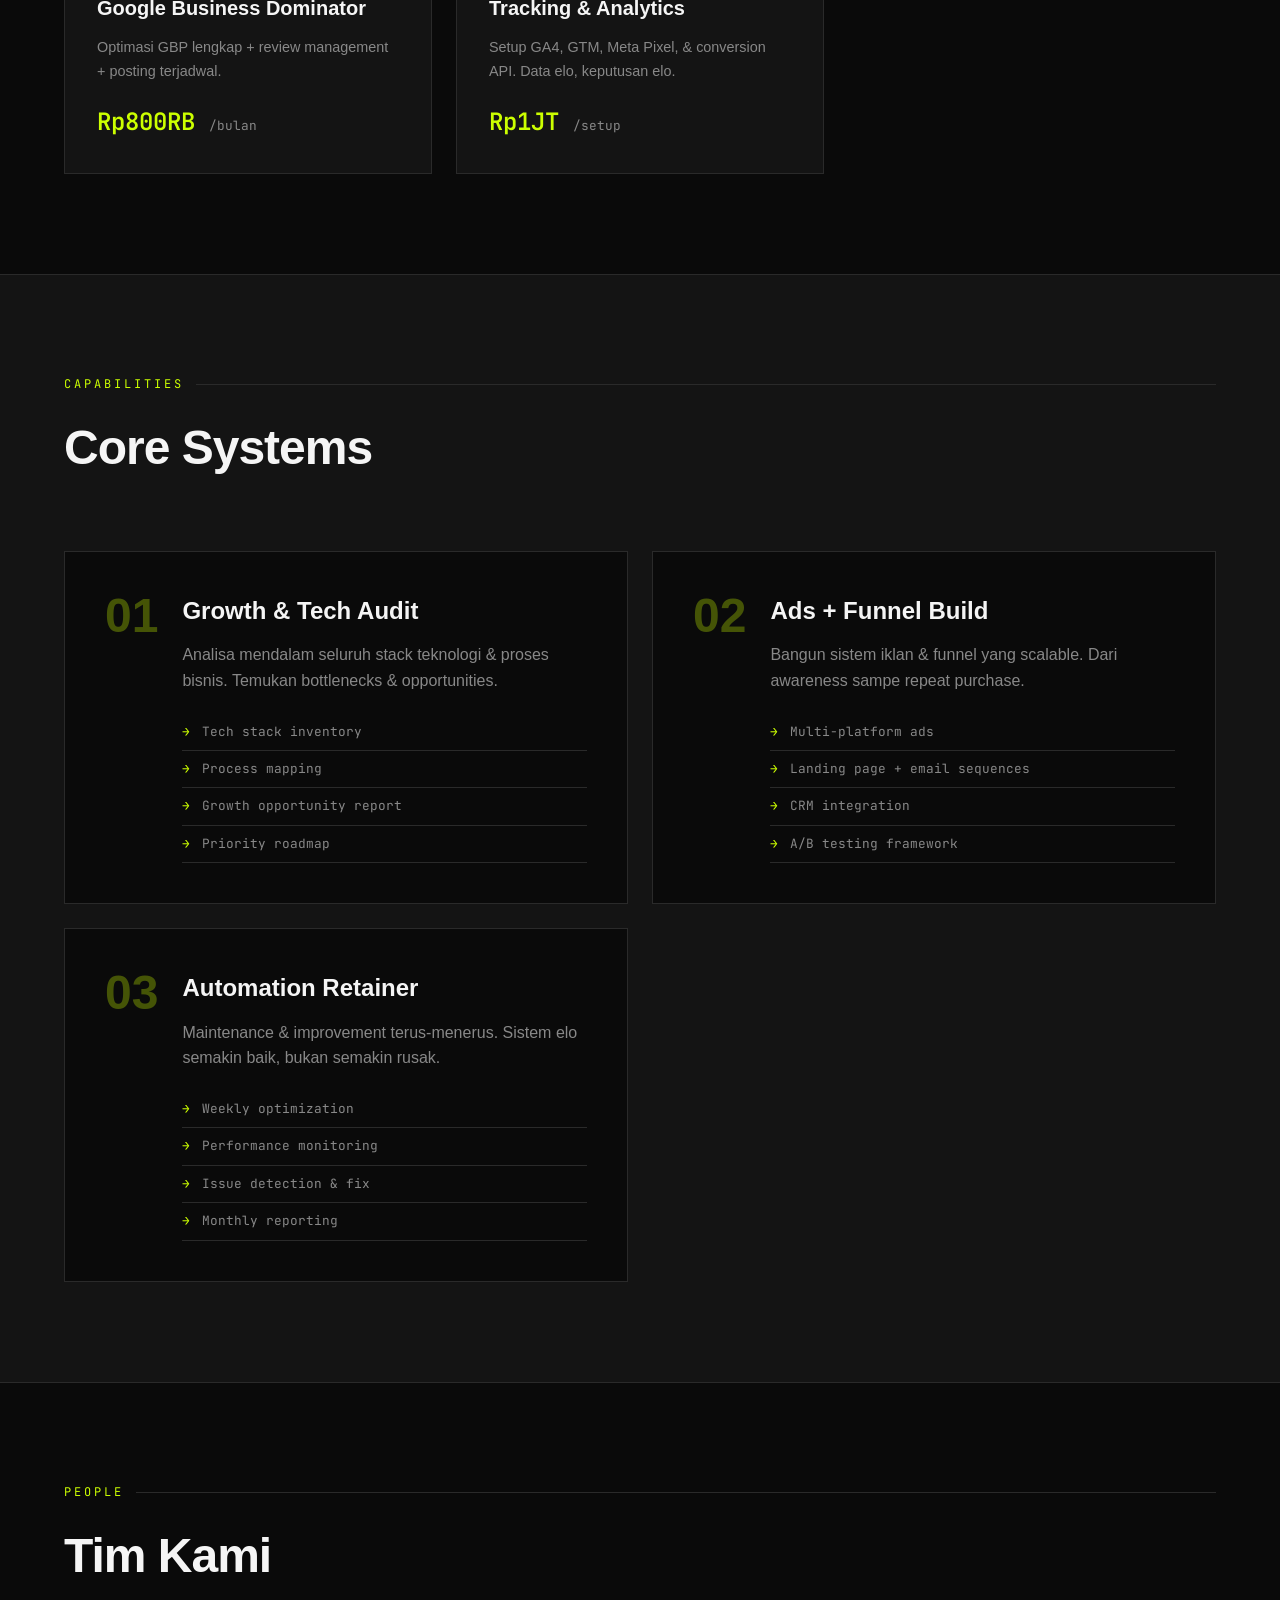
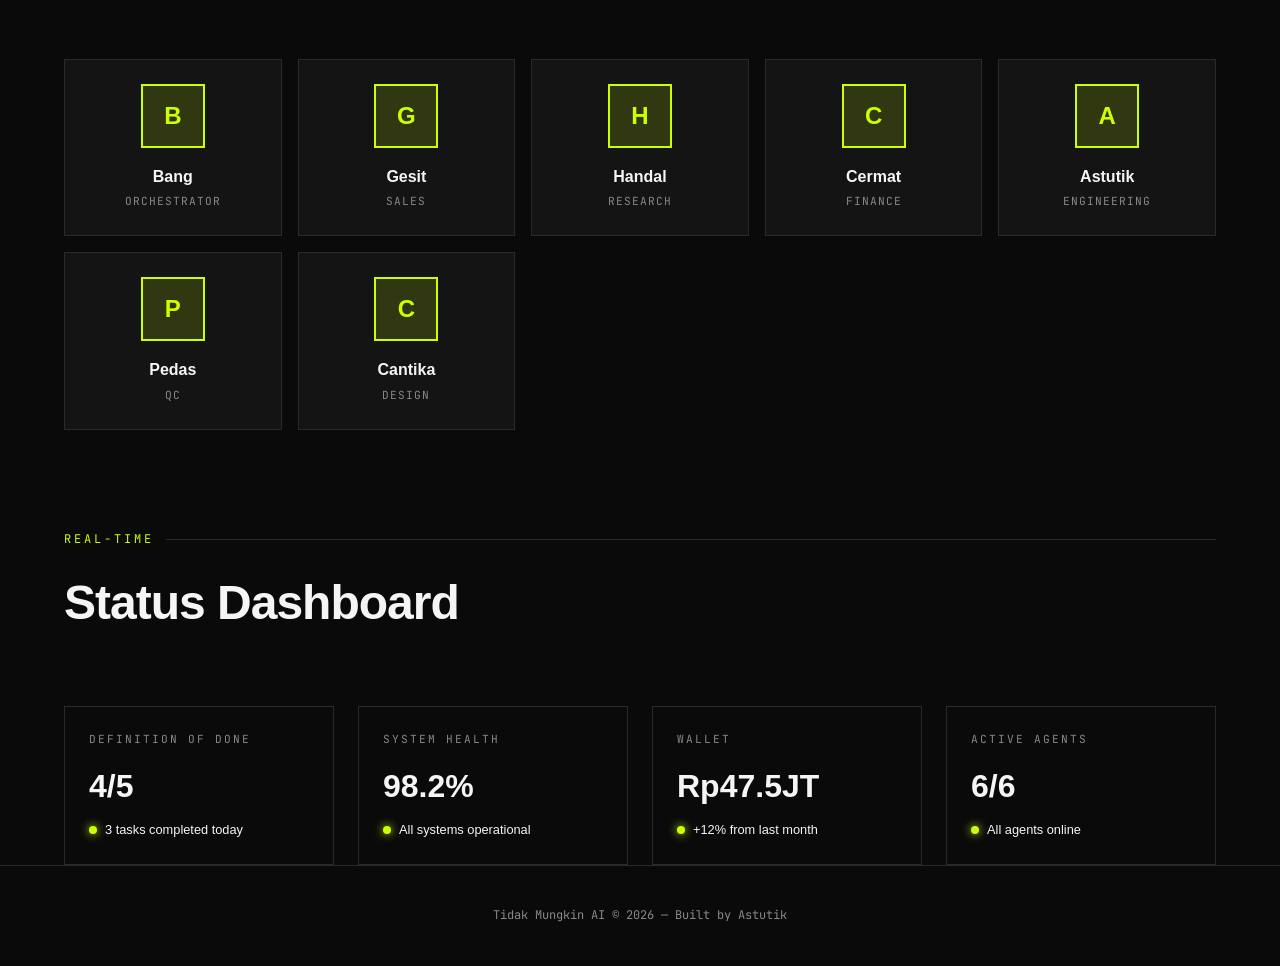
==== commit 56557e4c: "fix: add Cantika to team" ====
--- a/index.html
+++ b/index.html
@@ -704,6 +704,11 @@
                     <div class="team-name">Pedas</div>
                     <div class="team-role">QC</div>
                 </div>
+                <div class="team-card">
+                    <div class="team-avatar">C</div>
+                    <div class="team-name">Cantika</div>
+                    <div class="team-role">Design</div>
+                </div>
             </div>
         </div>
     </section>
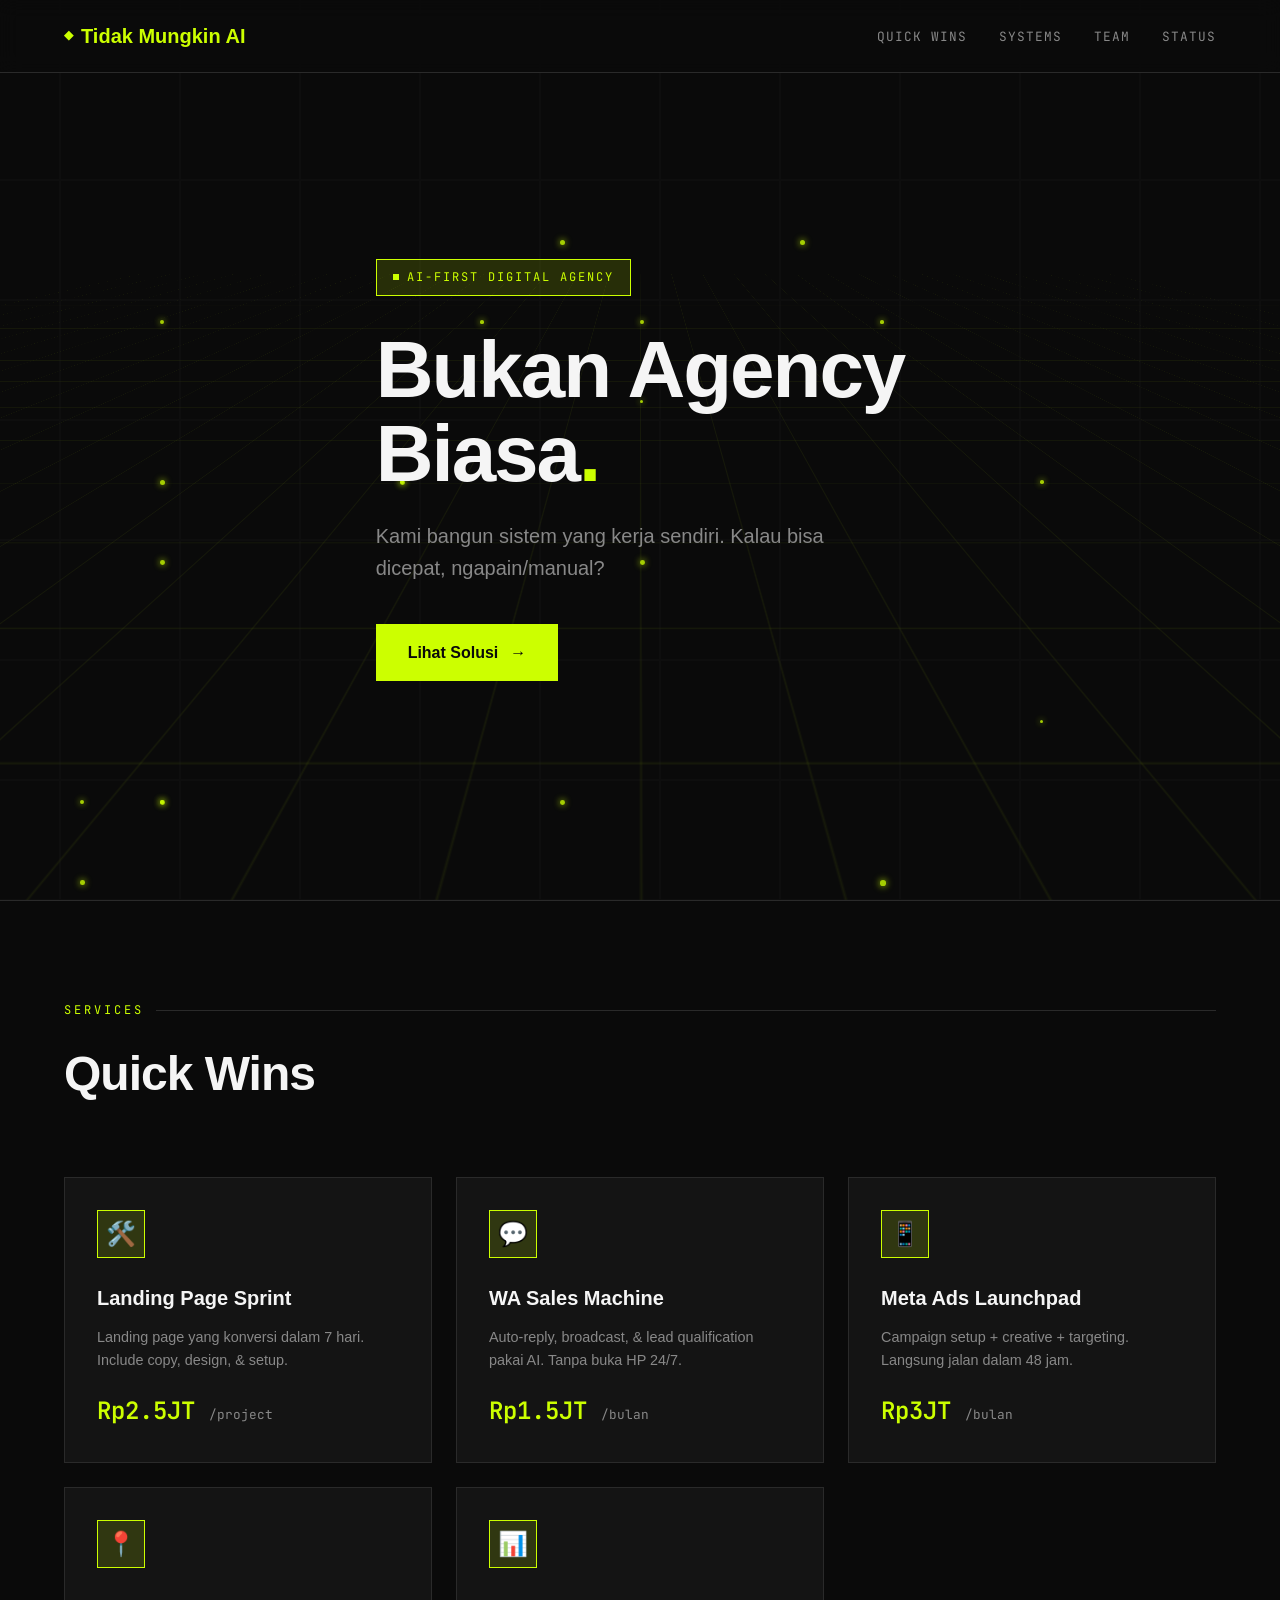
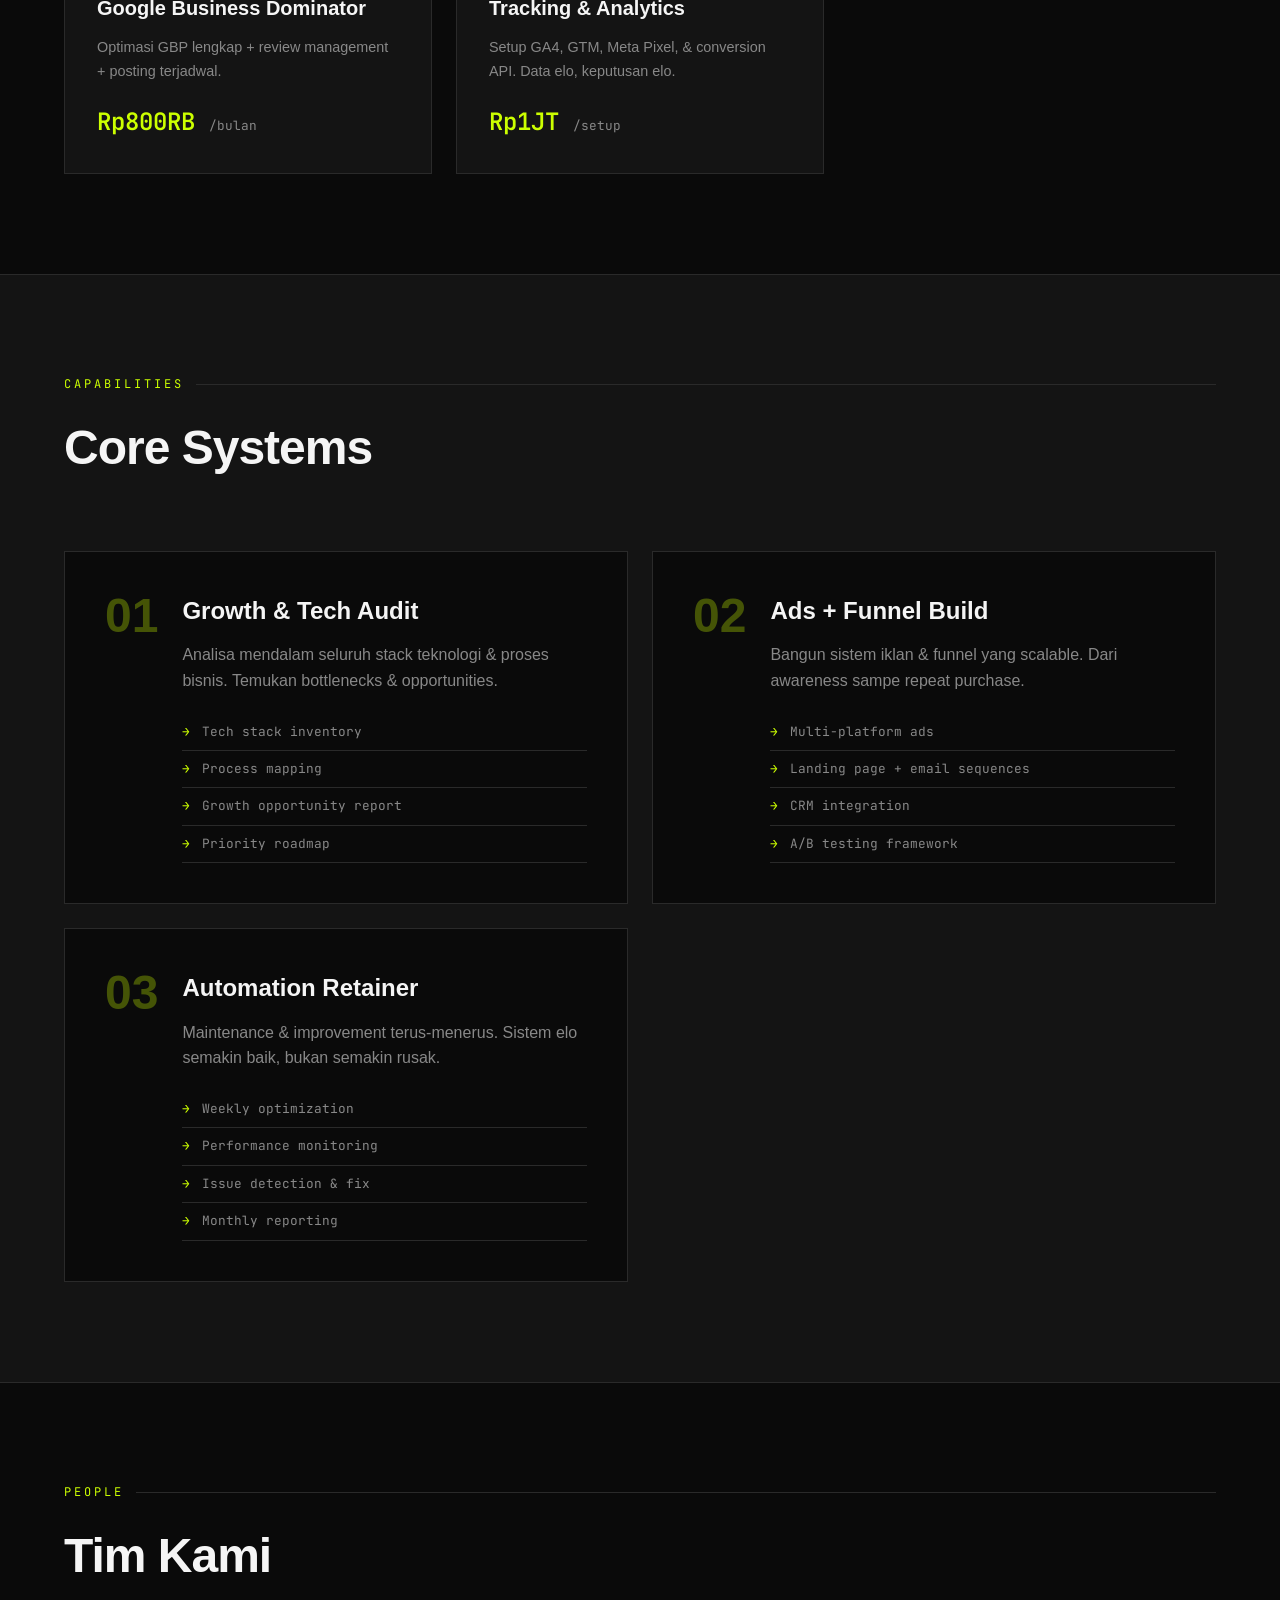
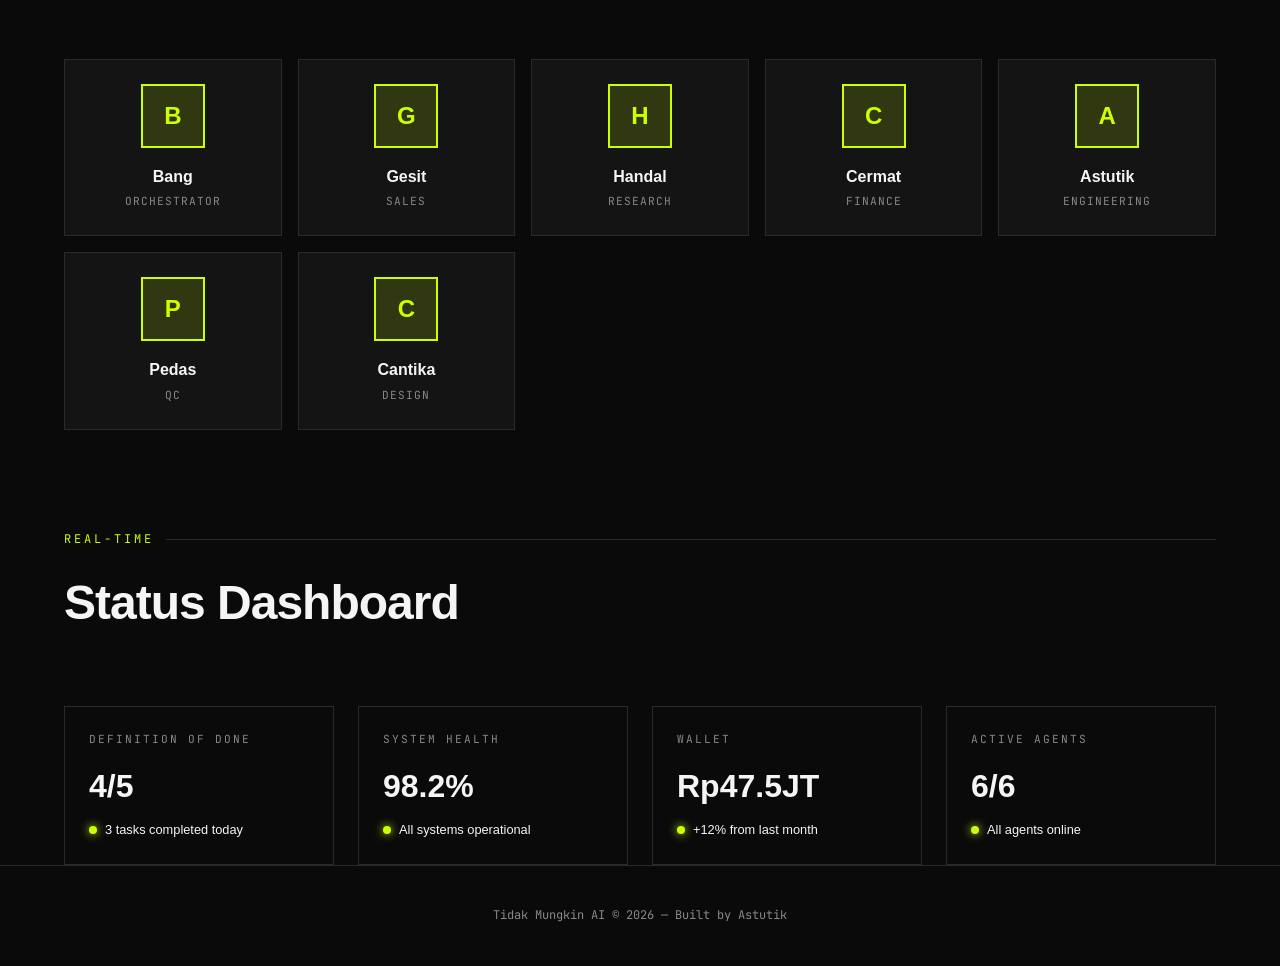
==== commit 8c106818: "Add hero section animation: perspective grid with pulsing lime nodes" ====
--- a/index.html
+++ b/index.html
@@ -63,6 +63,84 @@
             z-index: -1;
         }
         
+        /* Animated Grid Background */
+        .grid-bg {
+            position: fixed;
+            top: 0;
+            left: 0;
+            width: 100%;
+            height: 100%;
+            z-index: -2;
+            overflow: hidden;
+            background: var(--obsidian);
+        }
+        
+        .grid-lines {
+            position: absolute;
+            top: -50%;
+            left: -50%;
+            width: 200%;
+            height: 200%;
+            background-image: 
+                linear-gradient(to right, rgba(204, 255, 0, 0.06) 1px, transparent 1px),
+                linear-gradient(to bottom, rgba(204, 255, 0, 0.06) 1px, transparent 1px);
+            background-size: 80px 80px;
+            animation: gridShift 60s linear infinite;
+            transform: perspective(500px) rotateX(60deg);
+            transform-origin: center center;
+        }
+        
+        @keyframes gridShift {
+            0% { transform: perspective(500px) rotateX(60deg) translateY(0); }
+            50% { transform: perspective(500px) rotateX(60deg) translateY(40px); }
+            100% { transform: perspective(500px) rotateX(60deg) translateY(0); }
+        }
+        
+        /* Grid Nodes */
+        .grid-nodes {
+            position: fixed;
+            top: 0;
+            left: 0;
+            width: 100%;
+            height: 100%;
+            z-index: -1;
+            pointer-events: none;
+        }
+        
+        .node {
+            position: absolute;
+            width: 4px;
+            height: 4px;
+            background: var(--lime);
+            border-radius: 50%;
+            box-shadow: 0 0 6px var(--lime), 0 0 12px rgba(204, 255, 0, 0.4);
+            opacity: 0;
+            animation: nodeFadeIn 1.5s ease-out forwards, nodePulse 3s ease-in-out infinite, nodeDrift 6s ease-in-out infinite;
+        }
+        
+        @keyframes nodeFadeIn {
+            0% { opacity: 0; transform: scale(0.5); }
+            100% { opacity: 0.8; transform: scale(1); }
+        }
+        
+        @keyframes nodePulse {
+            0%, 100% { 
+                box-shadow: 0 0 6px var(--lime), 0 0 12px rgba(204, 255, 0, 0.4);
+                transform: scale(1);
+            }
+            50% { 
+                box-shadow: 0 0 10px var(--lime), 0 0 20px rgba(204, 255, 0, 0.6), 0 0 30px rgba(204, 255, 0, 0.3);
+                transform: scale(1.2);
+            }
+        }
+        
+        @keyframes nodeDrift {
+            0%, 100% { transform: translate(0, 0); }
+            25% { transform: translate(10px, -15px); }
+            50% { transform: translate(5px, -5px); }
+            75% { transform: translate(-8px, -20px); }
+        }
+        
         .container {
             max-width: 1200px;
             margin: 0 auto;
@@ -531,6 +609,12 @@
     </style>
 </head>
 <body>
+    <!-- Animated Grid Background -->
+    <div class="grid-bg">
+        <div class="grid-lines"></div>
+    </div>
+    <div class="grid-nodes" id="gridNodes"></div>
+    
     <!-- Navigation -->
     <nav>
         <div class="container">
@@ -767,5 +851,84 @@
             <p class="footer-text">Tidak Mungkin AI © 2026 — Built by Astutik</p>
         </div>
     </footer>
+    
+    <script>
+        // Generate grid nodes at intersections
+        (function() {
+            const nodesContainer = document.getElementById('gridNodes');
+            const nodeCount = 20; // 15-25 nodes
+            const gridSize = 80; // Match grid-lines background-size
+            const staggerDelay = 150; // ms between each node appearing
+            
+            // Get viewport dimensions
+            const cols = Math.ceil(window.innerWidth / gridSize) + 1;
+            const rows = Math.ceil(window.innerHeight / gridSize) + 1;
+            
+            // Generate random positions at grid intersections
+            const positions = [];
+            for (let i = 0; i < nodeCount; i++) {
+                const col = Math.floor(Math.random() * (cols - 2)) + 1;
+                const row = Math.floor(Math.random() * (rows - 2)) + 1;
+                positions.push({ x: col * gridSize, y: row * gridSize });
+            }
+            
+            // Create nodes
+            positions.forEach((pos, index) => {
+                const node = document.createElement('div');
+                node.className = 'node';
+                node.style.left = pos.x + 'px';
+                node.style.top = pos.y + 'px';
+                
+                // Randomize size (2-4px radius -> 4-8px width)
+                const size = 3 + Math.random() * 3;
+                node.style.width = size + 'px';
+                node.style.height = size + 'px';
+                
+                // Randomize pulse duration (2-4s)
+                const pulseDuration = 2 + Math.random() * 2;
+                node.style.animationDuration = `1.5s, ${pulseDuration}s, ${4 + Math.random() * 4}s`;
+                
+                // Randomize drift duration (4-8s)
+                const driftDuration = 4 + Math.random() * 4;
+                node.style.setProperty('--drift-duration', driftDuration + 's');
+                
+                // Stagger entrance
+                node.style.animationDelay = `${index * 0.075}s, ${index * 0.075 + 1.5}s, ${index * 0.075 + 1.5}s`;
+                
+                nodesContainer.appendChild(node);
+            });
+            
+            // Handle resize - regenerate nodes
+            let resizeTimeout;
+            window.addEventListener('resize', () => {
+                clearTimeout(resizeTimeout);
+                resizeTimeout = setTimeout(() => {
+                    nodesContainer.innerHTML = '';
+                    const newCols = Math.ceil(window.innerWidth / gridSize) + 1;
+                    const newRows = Math.ceil(window.innerHeight / gridSize) + 1;
+                    
+                    for (let i = 0; i < nodeCount; i++) {
+                        const col = Math.floor(Math.random() * (newCols - 2)) + 1;
+                        const row = Math.floor(Math.random() * (newRows - 2)) + 1;
+                        
+                        const node = document.createElement('div');
+                        node.className = 'node';
+                        node.style.left = (col * gridSize) + 'px';
+                        node.style.top = (row * gridSize) + 'px';
+                        
+                        const size = 3 + Math.random() * 3;
+                        node.style.width = size + 'px';
+                        node.style.height = size + 'px';
+                        
+                        const pulseDuration = 2 + Math.random() * 2;
+                        node.style.animationDuration = `1.5s, ${pulseDuration}s, ${4 + Math.random() * 4}s`;
+                        node.style.animationDelay = `${i * 0.075}s, ${i * 0.075 + 1.5}s, ${i * 0.075 + 1.5}s`;
+                        
+                        nodesContainer.appendChild(node);
+                    }
+                }, 250);
+            });
+        })();
+    </script>
 </body>
 </html>
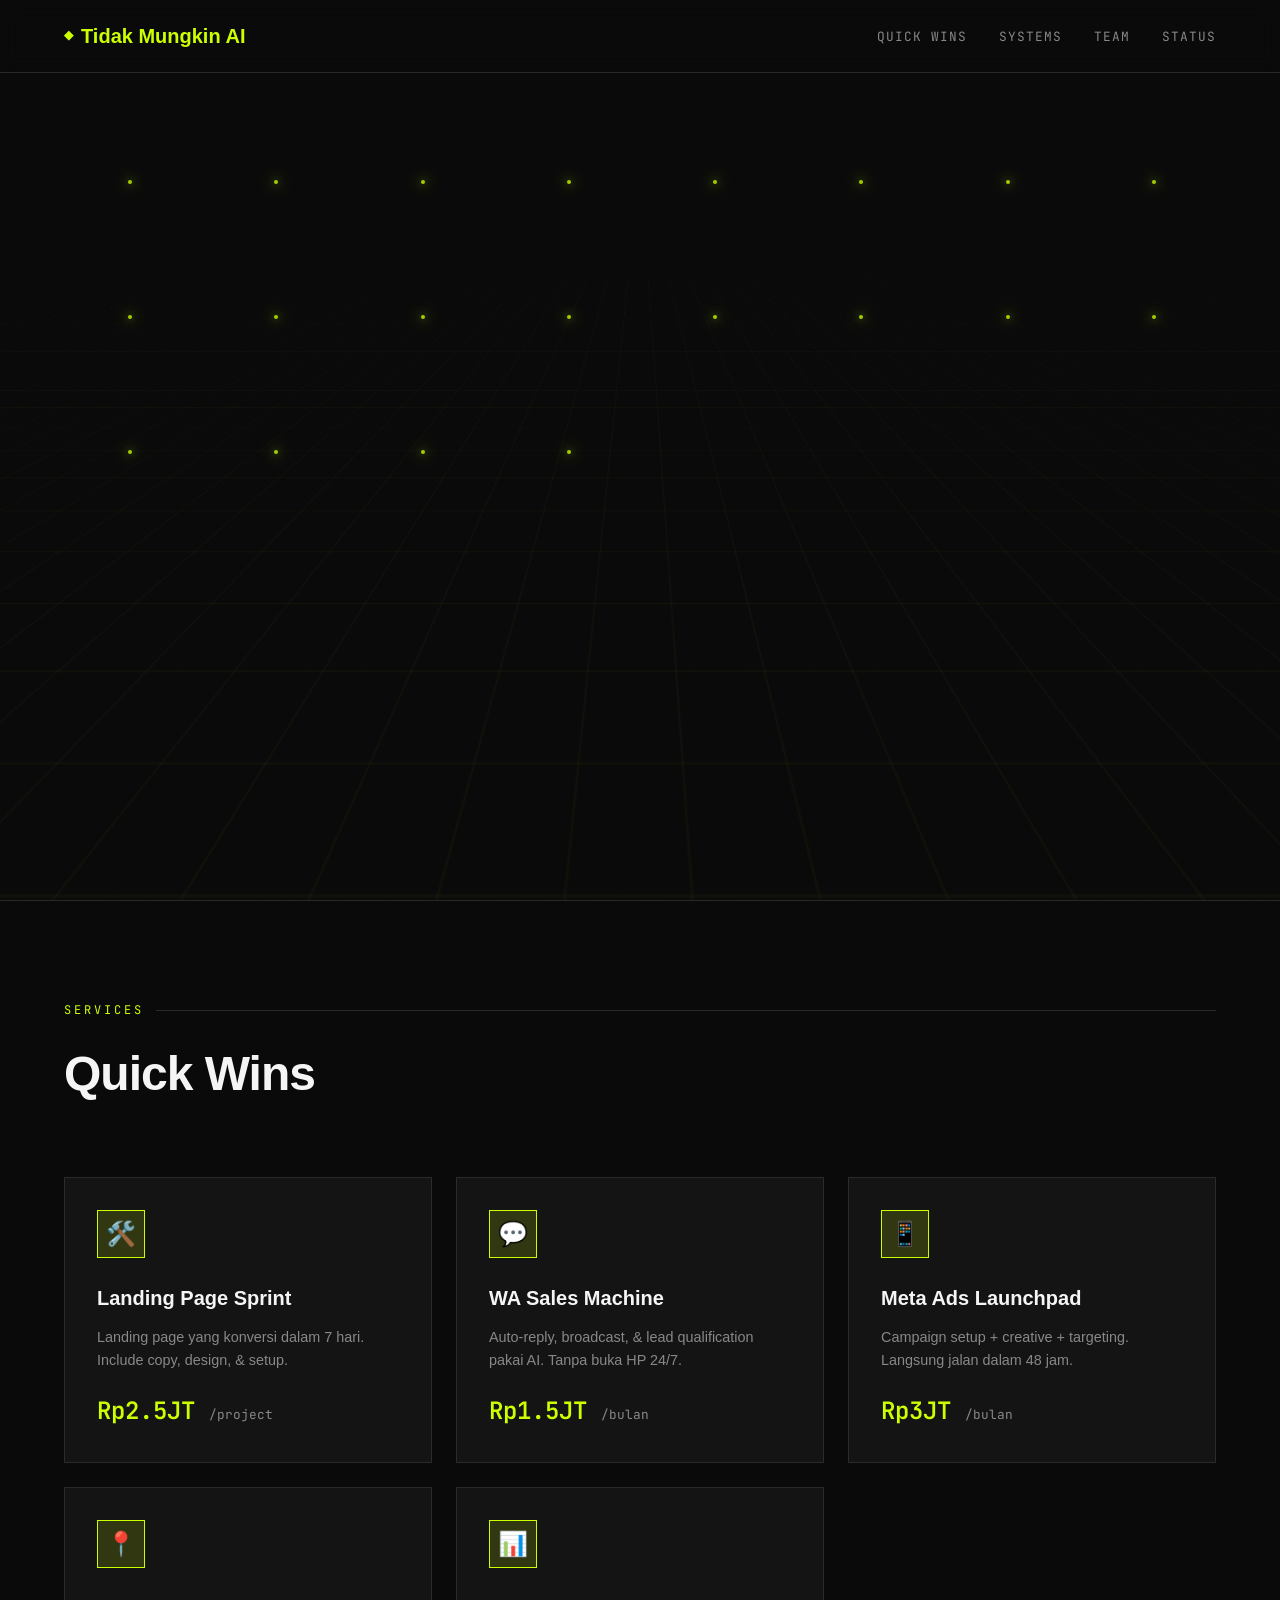
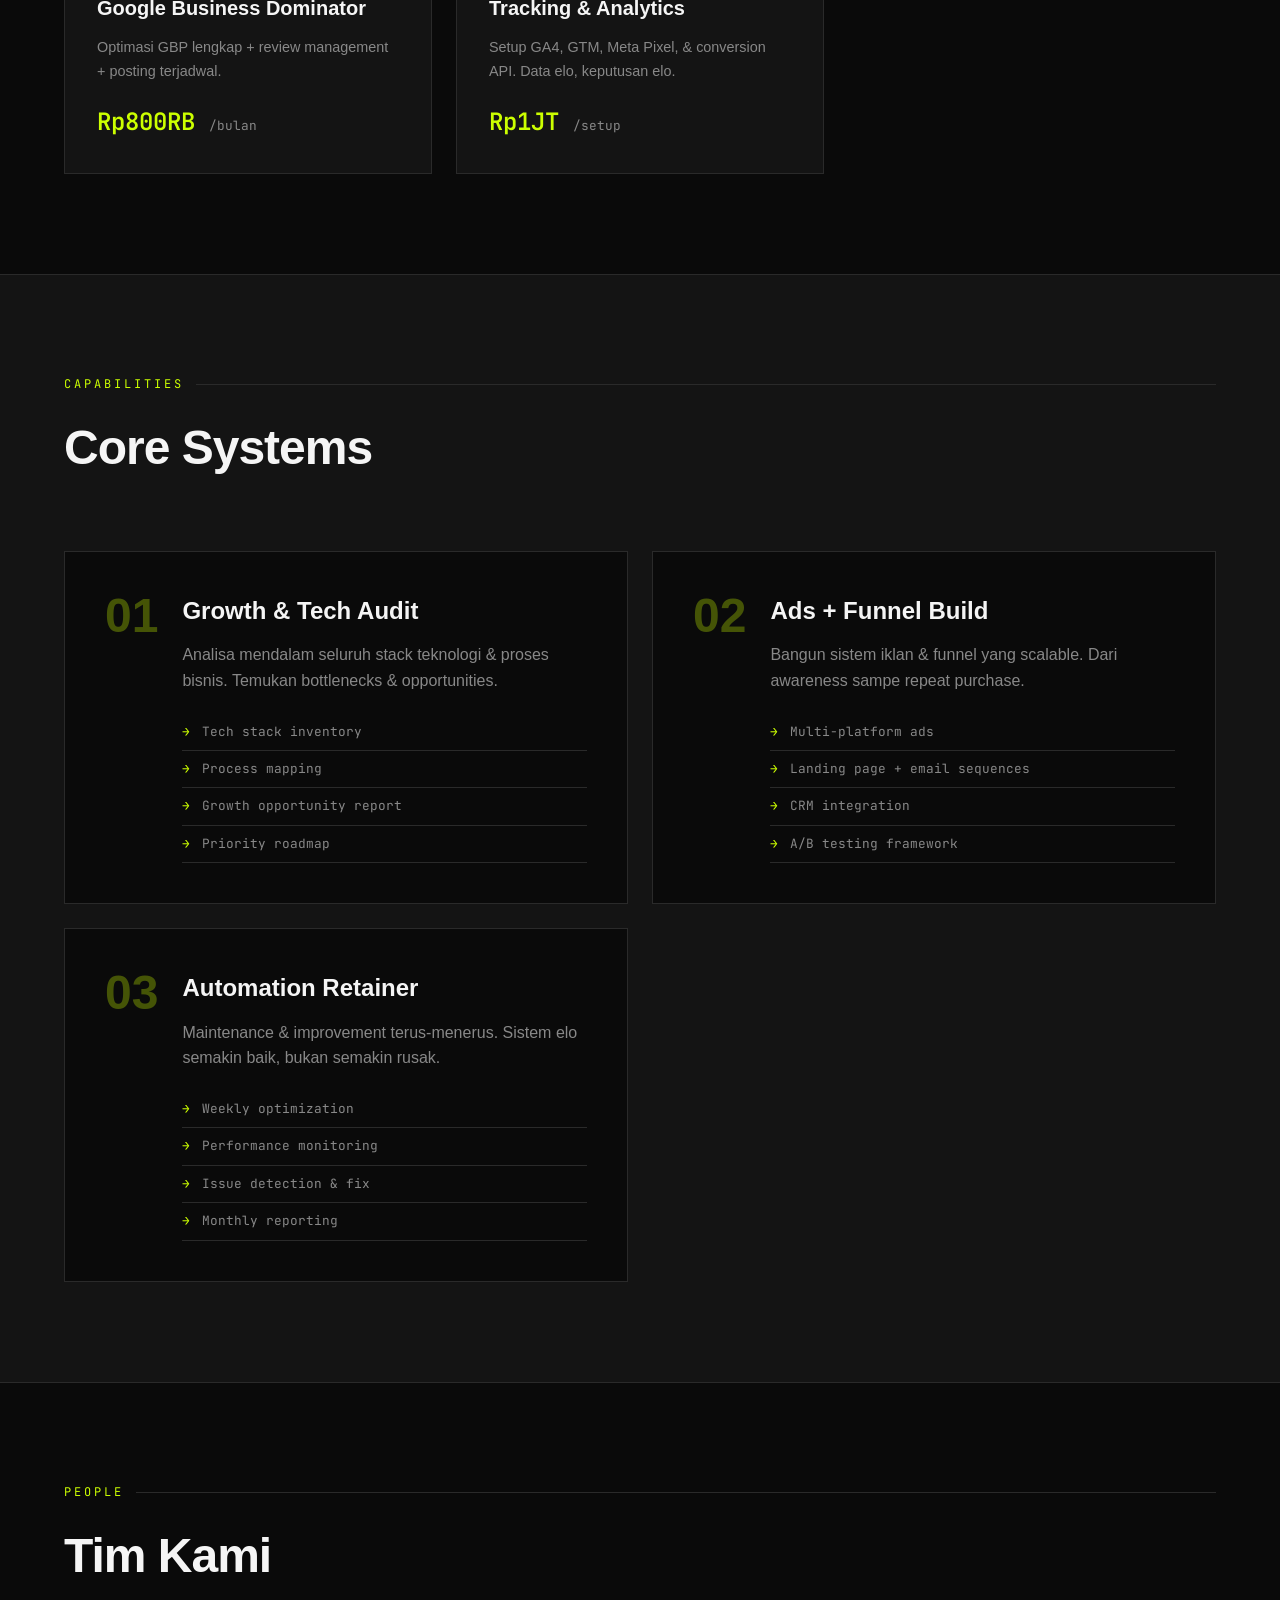
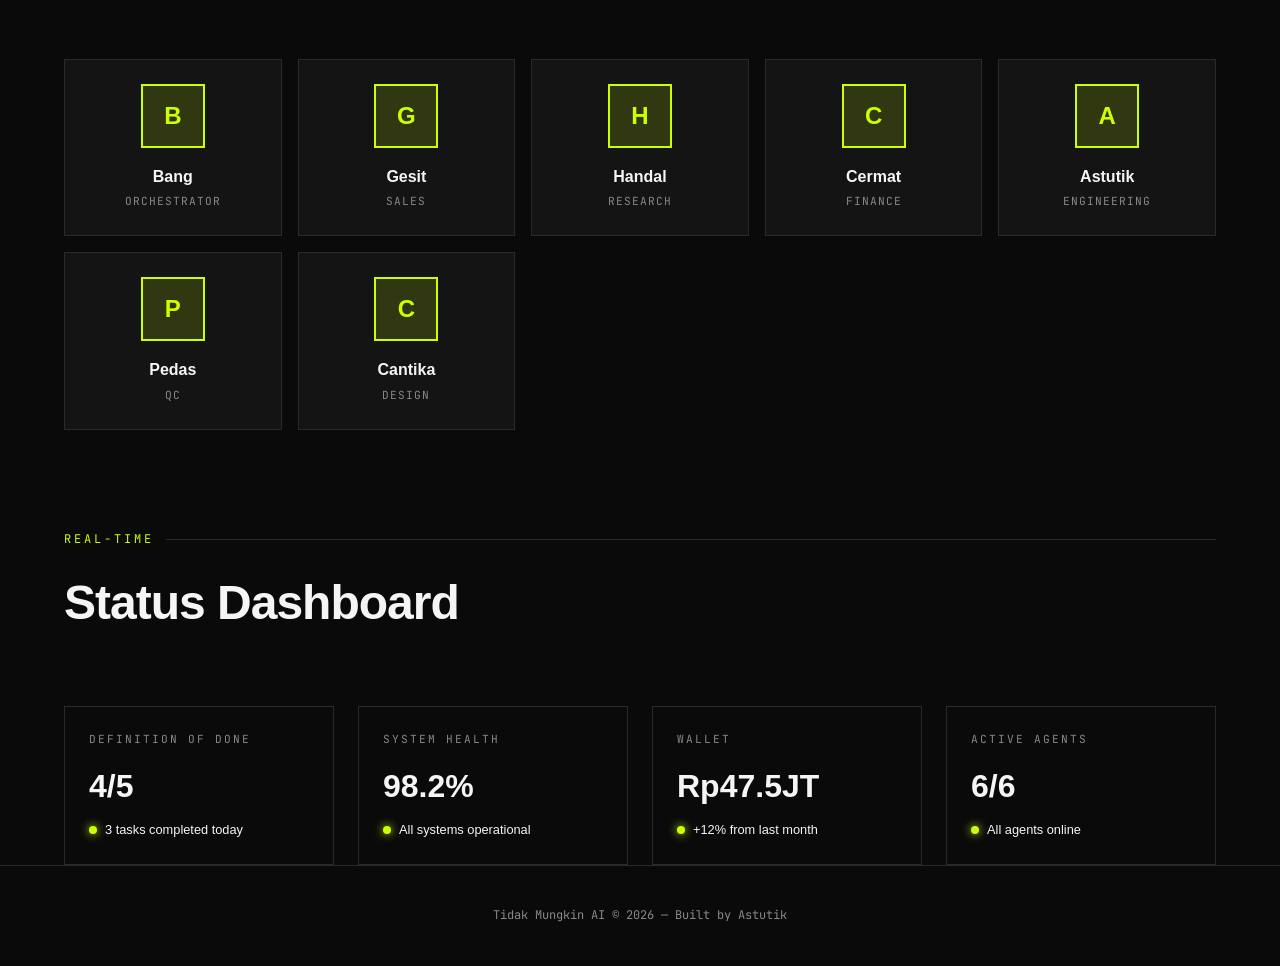
==== commit 2bef4a95: "feat: add hero animation - grid with lime nodes" ====
--- a/index.html
+++ b/index.html
@@ -606,6 +606,61 @@
                 grid-template-columns: repeat(2, 1fr);
             }
         }
+
+        /* Hero Background Animation */
+        .hero-bg {
+            position: absolute;
+            inset: 0;
+            overflow: hidden;
+            background: var(--obsidian);
+            z-index: 0;
+        }
+        
+        .hero-grid {
+            position: absolute;
+            width: 200%;
+            height: 200%;
+            top: -50%;
+            left: -50%;
+            background: 
+                linear-gradient(90deg, rgba(204,255,0,0.03) 1px, transparent 1px),
+                linear-gradient(rgba(204,255,0,0.03) 1px, transparent 1px);
+            background-size: 50px 50px;
+            transform: perspective(500px) rotateX(60deg);
+            animation: gridMove 60s linear infinite;
+        }
+        
+        @keyframes gridMove {
+            0% { transform: perspective(500px) rotateX(60deg) translateY(0); }
+            100% { transform: perspective(500px) rotateX(60deg) translateY(50px); }
+        }
+        
+        .hero-nodes {
+            position: absolute;
+            inset: 0;
+        }
+        
+        .hero-node {
+            position: absolute;
+            width: 4px;
+            height: 4px;
+            background: var(--lime);
+            border-radius: 50%;
+            box-shadow: 0 0 10px var(--lime), 0 0 20px var(--lime);
+            opacity: 0;
+            animation: nodePulse 3s ease-in-out infinite, nodeFadeIn 1.5s ease-out forwards;
+        }
+        
+        @keyframes nodePulse {
+            0%, 100% { box-shadow: 0 0 8px var(--lime); }
+            50% { box-shadow: 0 0 20px var(--lime), 0 0 30px var(--lime); }
+        }
+        
+        @keyframes nodeFadeIn {
+            0% { opacity: 0; transform: scale(0); }
+            100% { opacity: 0.8; transform: scale(1); }
+        }
+
     </style>
 </head>
 <body>
@@ -630,6 +685,10 @@
     
     <!-- Hero -->
     <section class="hero">
+    <div class="hero-bg">
+        <div class="hero-grid"></div>
+        <div class="hero-nodes" id="heroNodes"></div>
+    </div>
         <div class="container">
             <div class="hero-content">
                 <div class="hero-badge">AI-First Digital Agency</div>
@@ -930,5 +989,39 @@
             });
         })();
     </script>
+
+    <script>
+    (function() {
+        const nodesContainer = document.getElementById('heroNodes');
+        if (!nodesContainer) return;
+        
+        const nodeCount = 20;
+        const cols = 8;
+        const rows = 5;
+        
+        for (let i = 0; i < nodeCount; i++) {
+            const node = document.createElement('div');
+            node.className = 'hero-node';
+            
+            // Position in grid pattern
+            const col = i % cols;
+            const row = Math.floor(i / cols);
+            const x = (col / (cols - 1)) * 80 + 10;
+            const y = (row / (rows - 1)) * 60 + 20;
+            
+            node.style.left = x + '%';
+            node.style.top = y + '%';
+            node.style.animationDelay = (Math.random() * 2) + 's,' + (i * 0.15) + 's';
+            
+            // Random drift
+            const driftX = (Math.random() - 0.5) * 10;
+            const driftY = (Math.random() - 0.5) * 5;
+            node.style.setProperty('--drift-x', driftX + '%');
+            node.style.setProperty('--drift-y', driftY + '%');
+            
+            nodesContainer.appendChild(node);
+        }
+    })();
+    </script>
 </body>
 </html>
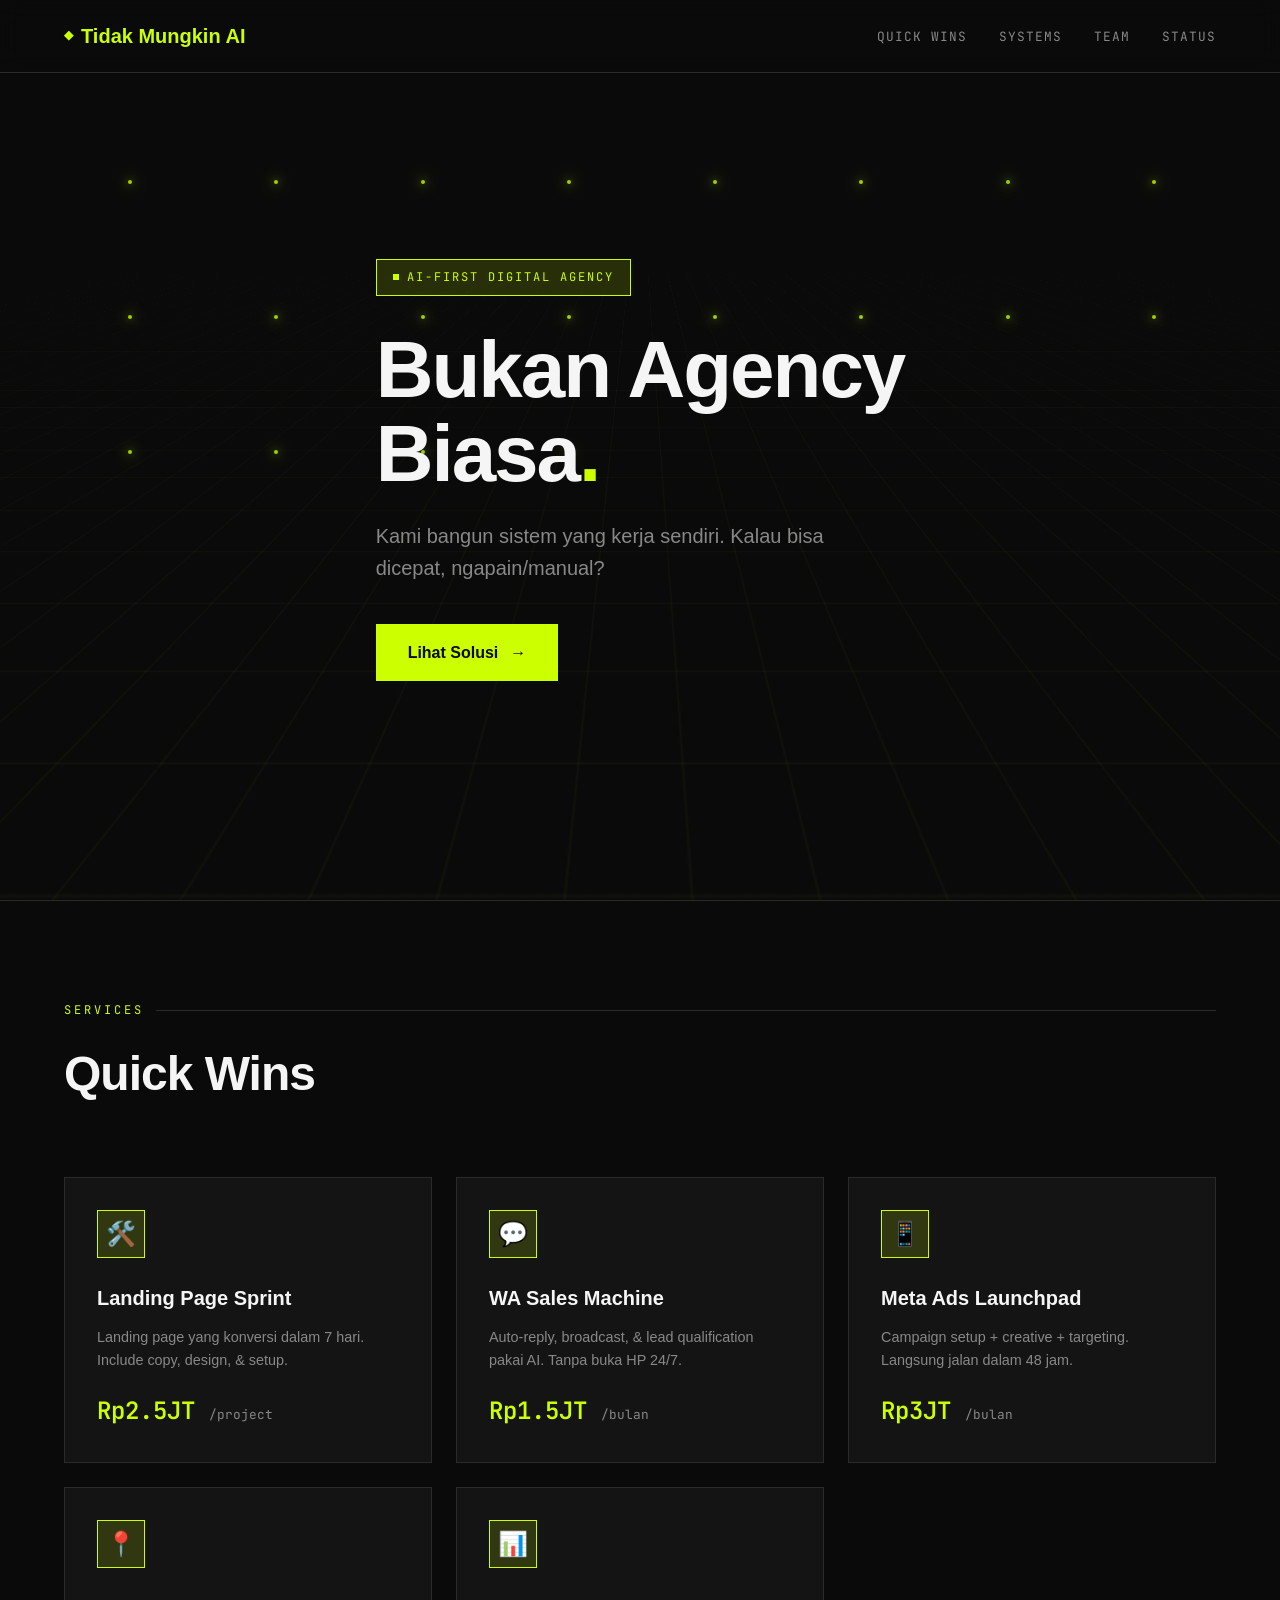
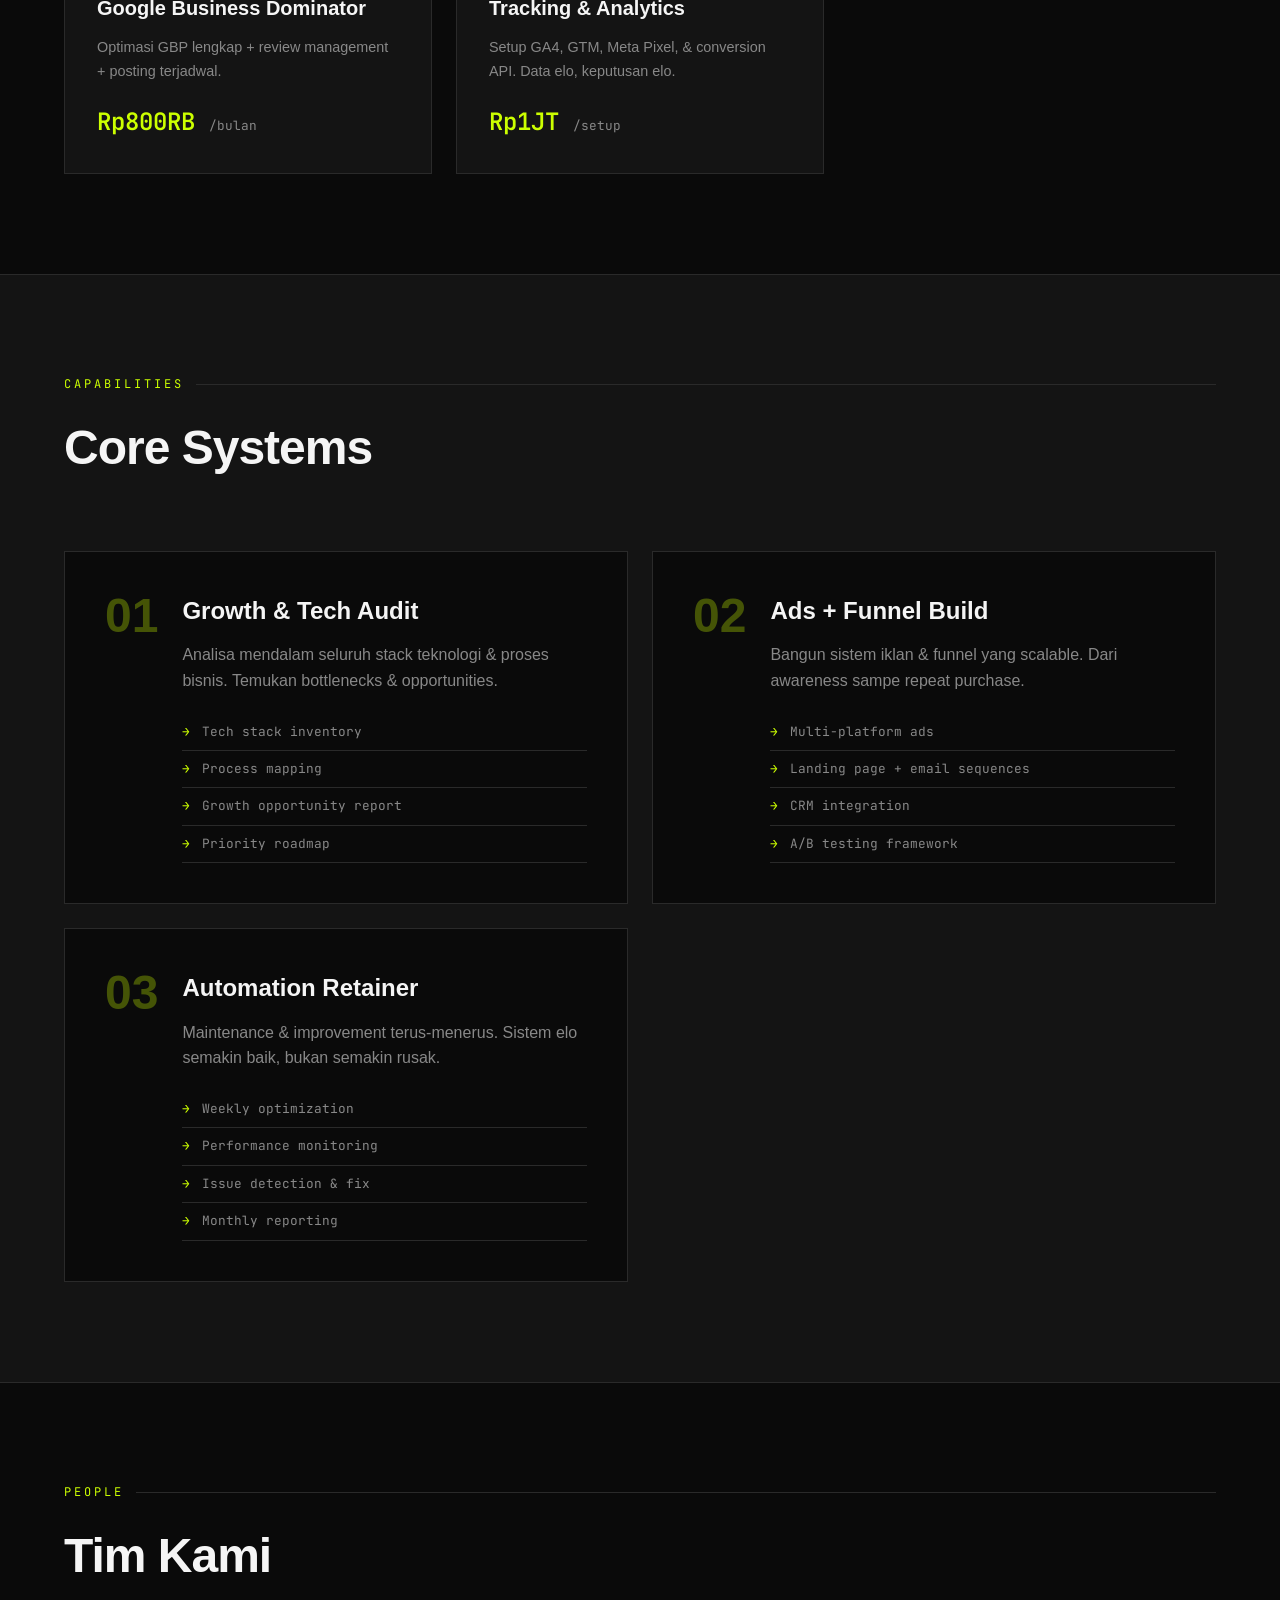
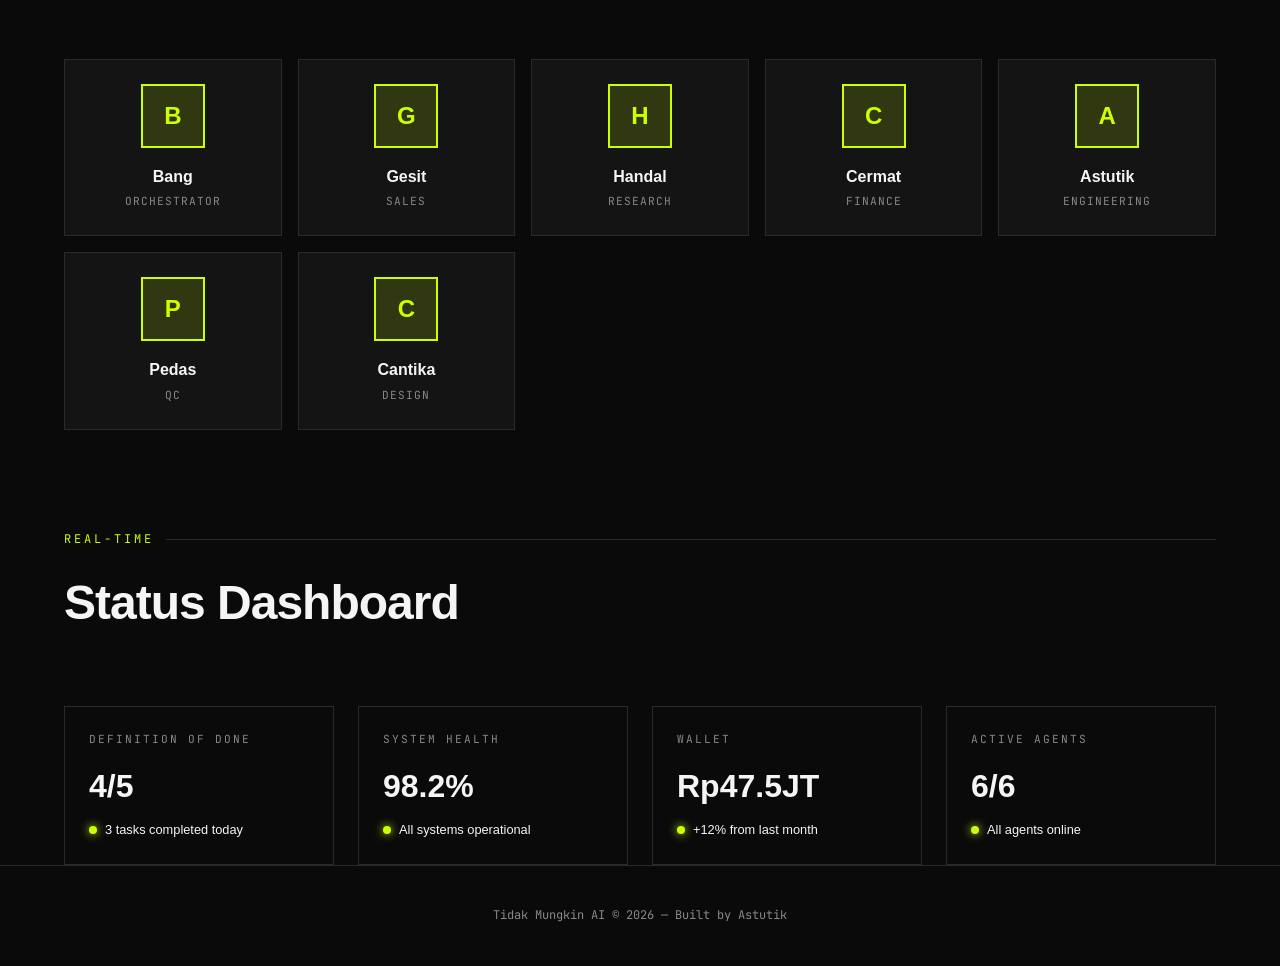
==== commit e4943b8c: "fix: hero-bg z-index" ====
--- a/index.html
+++ b/index.html
@@ -611,6 +611,7 @@
         .hero-bg {
             position: absolute;
             inset: 0;
+            z-index: 1;
             overflow: hidden;
             background: var(--obsidian);
             z-index: 0;
@@ -672,7 +673,7 @@
     
     <!-- Navigation -->
     <nav>
-        <div class="container">
+        <div class="container" style="position:relative;z-index:2;">
             <a href="#" class="logo">Tidak Mungkin AI</a>
             <ul class="nav-links">
                 <li><a href="#quick-wins">Quick Wins</a></li>
@@ -689,7 +690,7 @@
         <div class="hero-grid"></div>
         <div class="hero-nodes" id="heroNodes"></div>
     </div>
-        <div class="container">
+        <div class="container" style="position:relative;z-index:2;">
             <div class="hero-content">
                 <div class="hero-badge">AI-First Digital Agency</div>
                 <h1>Bukan Agency<br>Biasa<span>.</span></h1>
@@ -704,7 +705,7 @@
     
     <!-- Quick Wins -->
     <section class="quick-wins" id="quick-wins">
-        <div class="container">
+        <div class="container" style="position:relative;z-index:2;">
             <div class="section-header">
                 <div class="section-label">Services</div>
                 <h2 class="section-title">Quick Wins</h2>
@@ -751,7 +752,7 @@
     
     <!-- Core Systems -->
     <section class="core-systems" id="systems">
-        <div class="container">
+        <div class="container" style="position:relative;z-index:2;">
             <div class="section-header">
                 <div class="section-label">Capabilities</div>
                 <h2 class="section-title">Core Systems</h2>
@@ -805,7 +806,7 @@
     
     <!-- Team -->
     <section class="team" id="team">
-        <div class="container">
+        <div class="container" style="position:relative;z-index:2;">
             <div class="section-header">
                 <div class="section-label">People</div>
                 <h2 class="section-title">Tim Kami</h2>
@@ -858,7 +859,7 @@
     
     <!-- Status Dashboard -->
     <section class="status-dashboard" id="status">
-        <div class="container">
+        <div class="container" style="position:relative;z-index:2;">
             <div class="section-header">
                 <div class="section-label">Real-time</div>
                 <h2 class="section-title">Status Dashboard</h2>
@@ -906,7 +907,7 @@
     
     <!-- Footer -->
     <footer>
-        <div class="container">
+        <div class="container" style="position:relative;z-index:2;">
             <p class="footer-text">Tidak Mungkin AI © 2026 — Built by Astutik</p>
         </div>
     </footer>
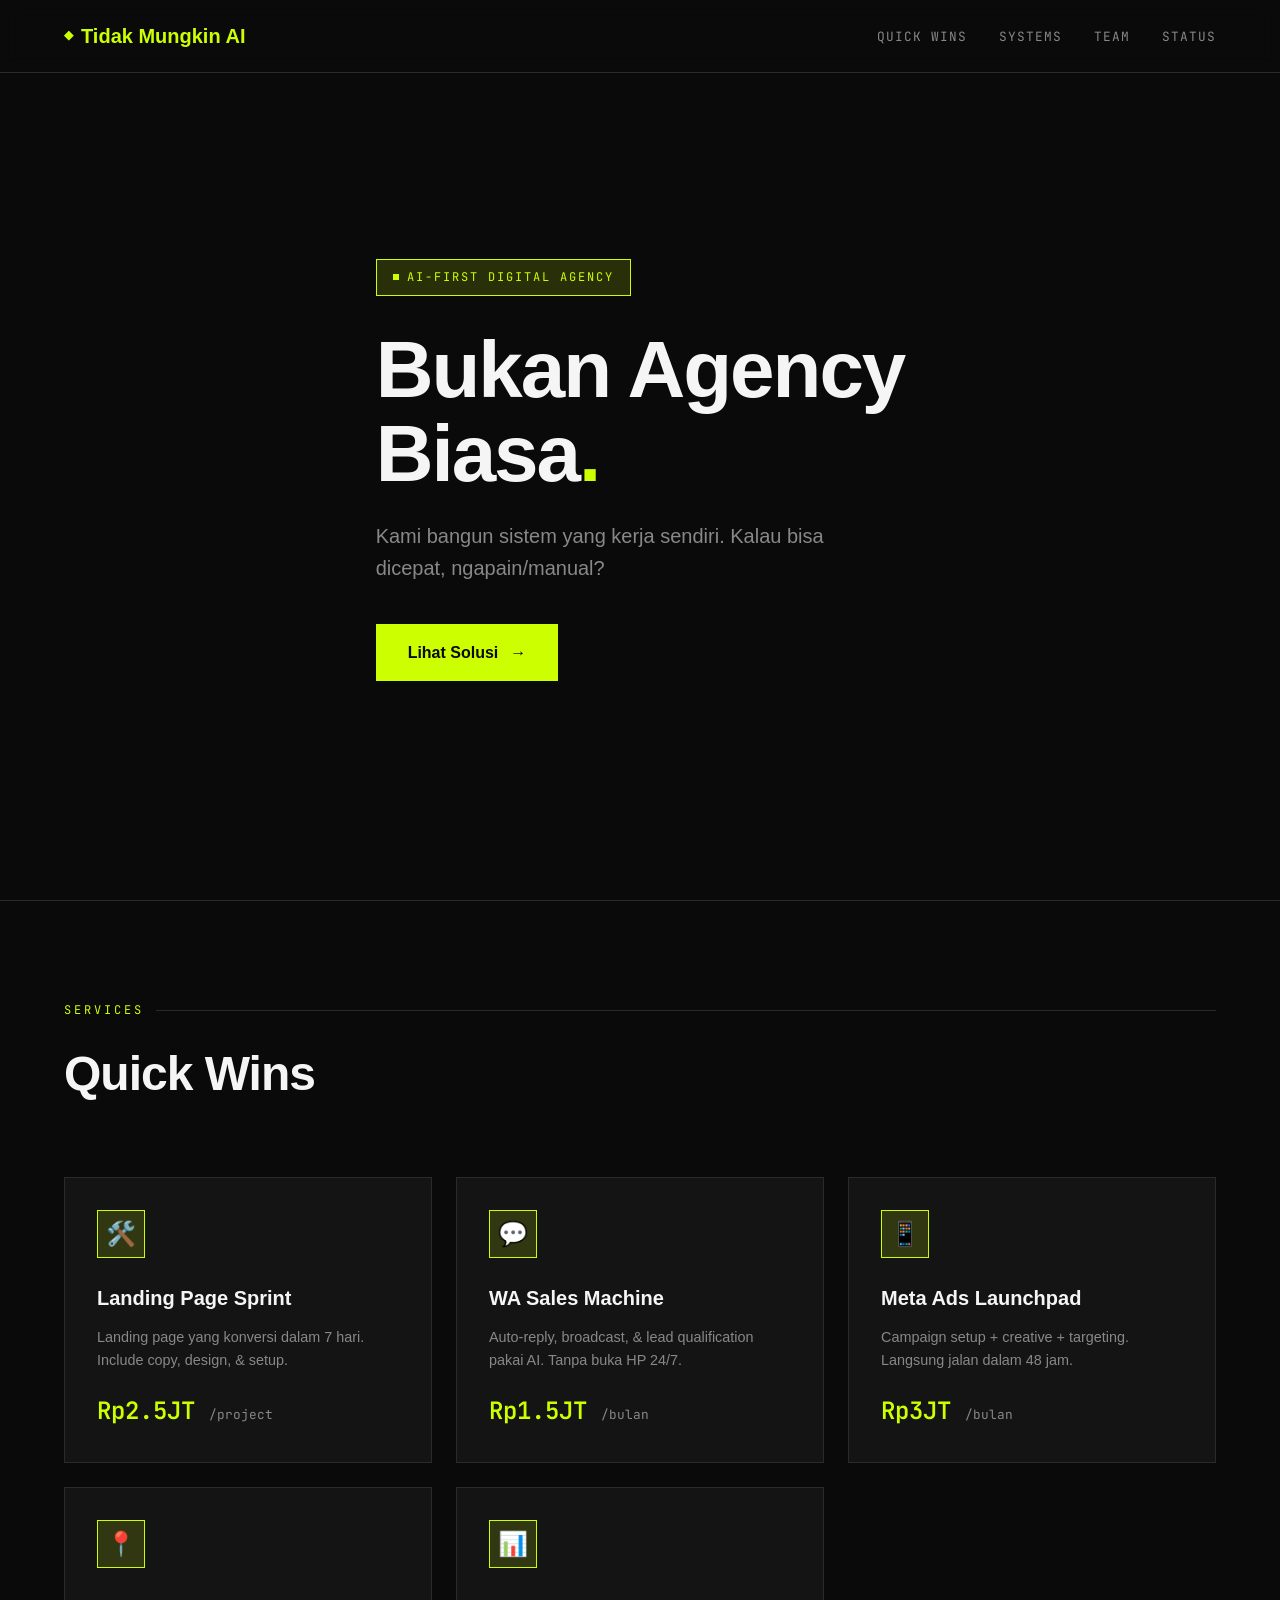
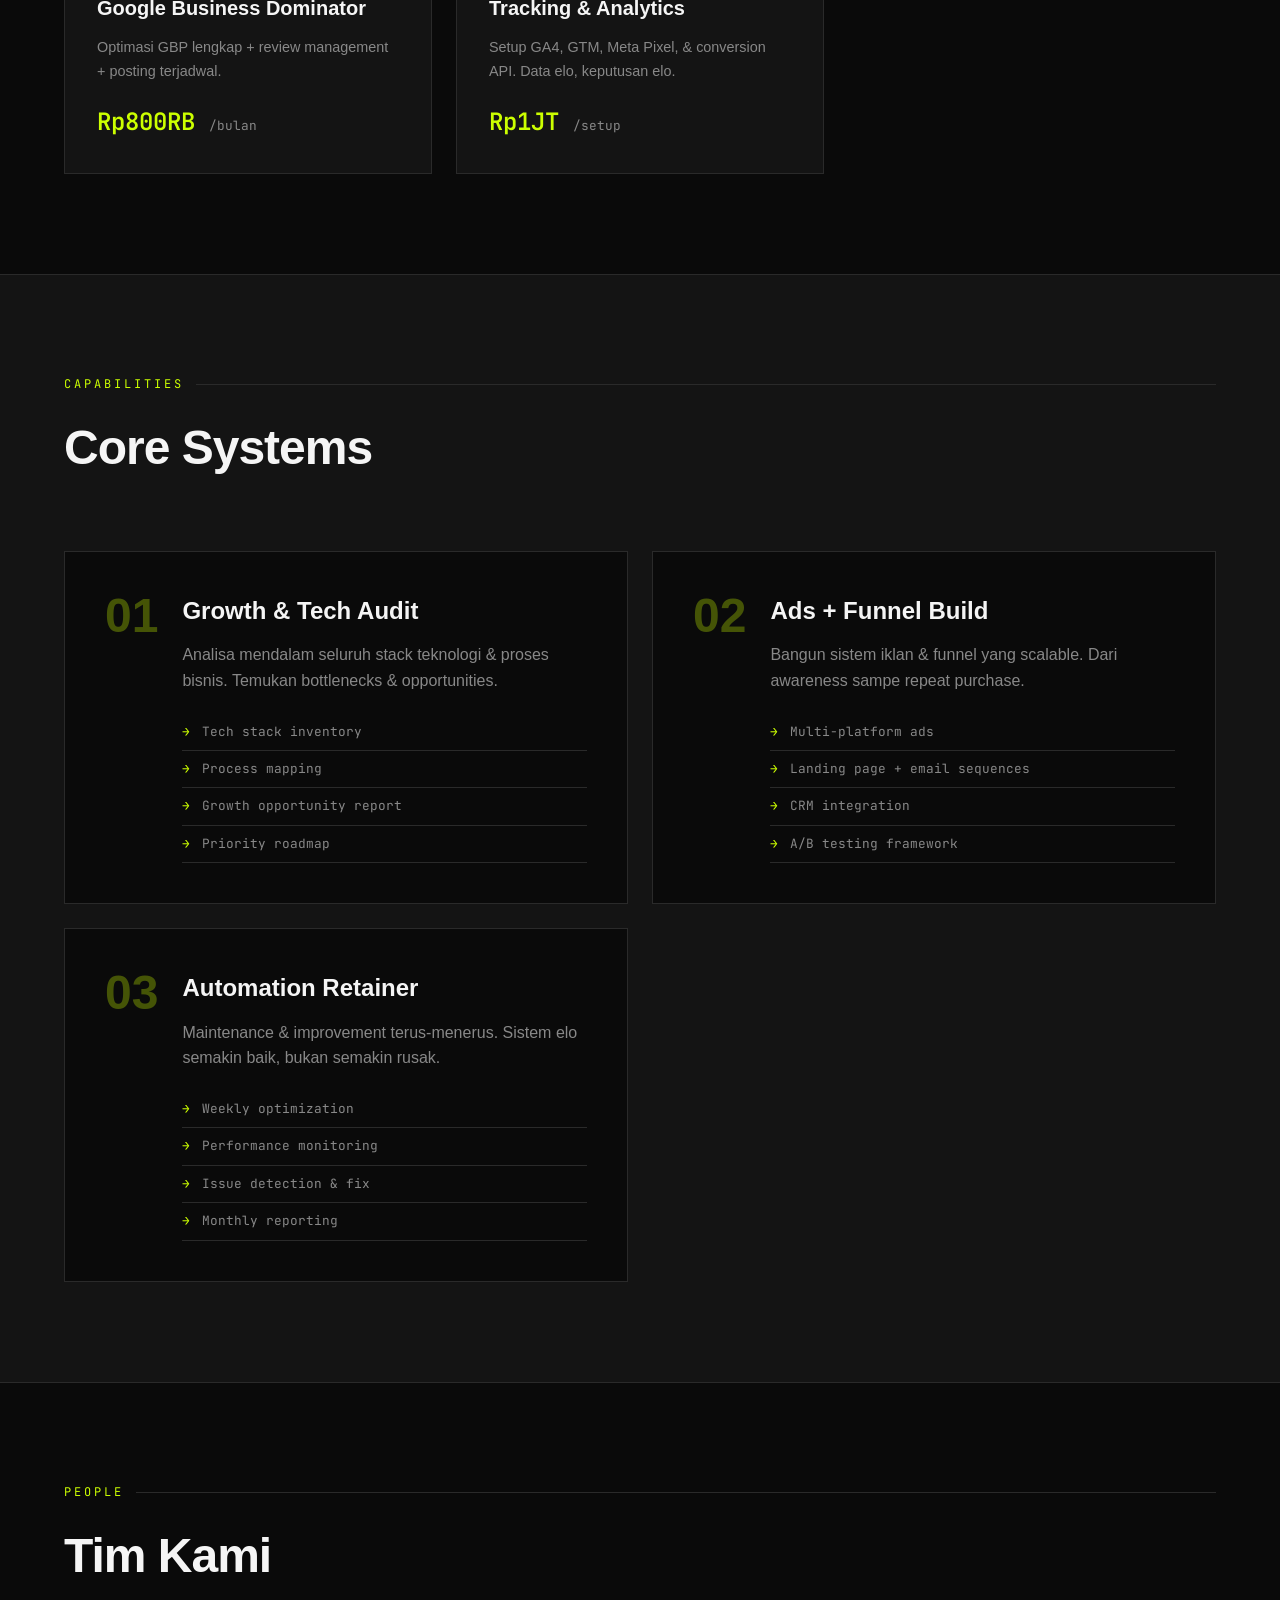
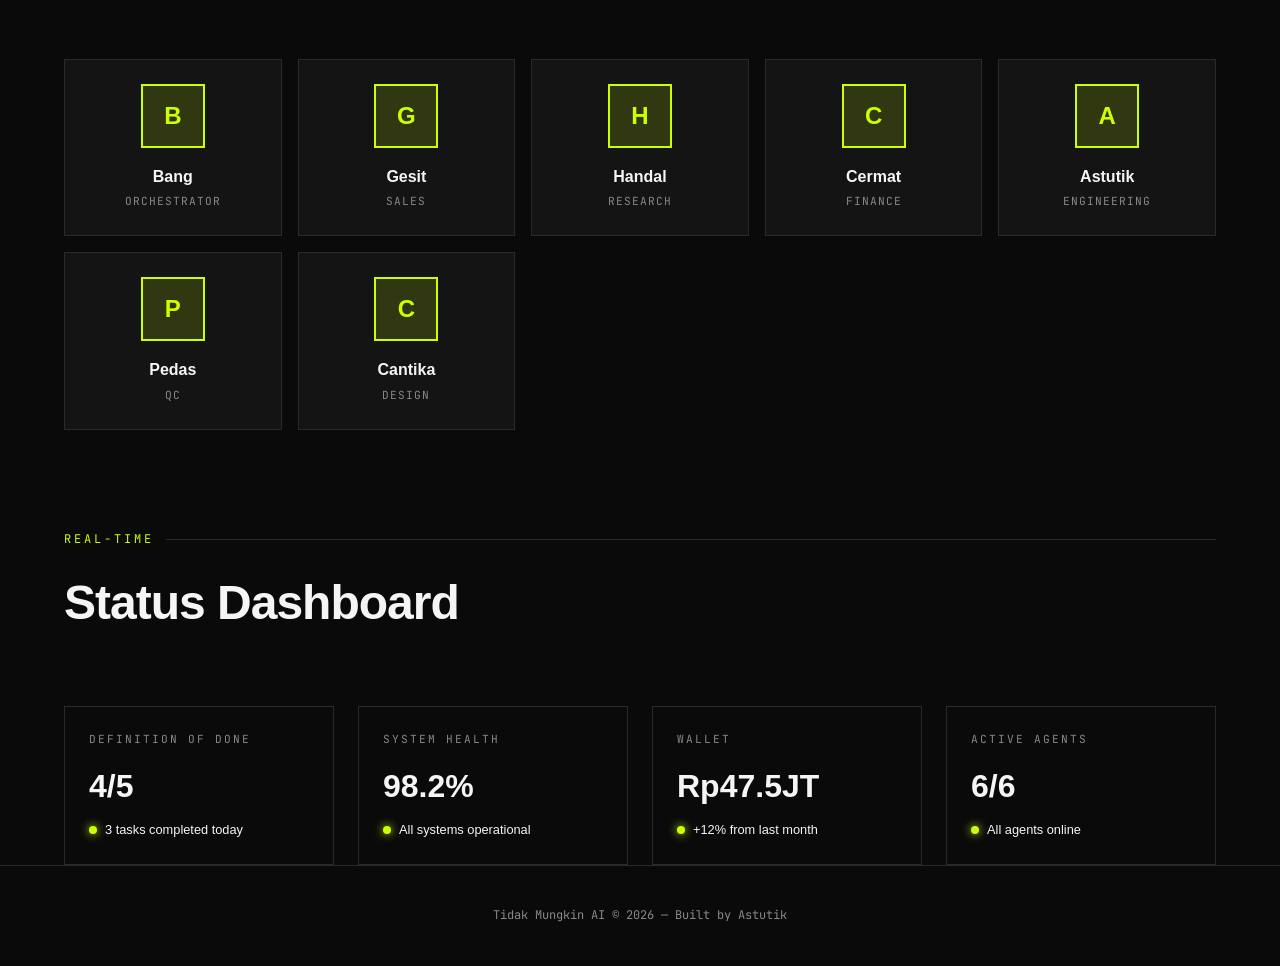
==== commit 942337db: "fix: simplify hero - clean background" ====
--- a/index.html
+++ b/index.html
@@ -686,10 +686,7 @@
     
     <!-- Hero -->
     <section class="hero">
-    <div class="hero-bg">
-        <div class="hero-grid"></div>
-        <div class="hero-nodes" id="heroNodes"></div>
-    </div>
+    <div class="hero-bg"></div>
         <div class="container" style="position:relative;z-index:2;">
             <div class="hero-content">
                 <div class="hero-badge">AI-First Digital Agency</div>
@@ -991,38 +988,6 @@
         })();
     </script>
 
-    <script>
-    (function() {
-        const nodesContainer = document.getElementById('heroNodes');
-        if (!nodesContainer) return;
-        
-        const nodeCount = 20;
-        const cols = 8;
-        const rows = 5;
-        
-        for (let i = 0; i < nodeCount; i++) {
-            const node = document.createElement('div');
-            node.className = 'hero-node';
-            
-            // Position in grid pattern
-            const col = i % cols;
-            const row = Math.floor(i / cols);
-            const x = (col / (cols - 1)) * 80 + 10;
-            const y = (row / (rows - 1)) * 60 + 20;
-            
-            node.style.left = x + '%';
-            node.style.top = y + '%';
-            node.style.animationDelay = (Math.random() * 2) + 's,' + (i * 0.15) + 's';
-            
-            // Random drift
-            const driftX = (Math.random() - 0.5) * 10;
-            const driftY = (Math.random() - 0.5) * 5;
-            node.style.setProperty('--drift-x', driftX + '%');
-            node.style.setProperty('--drift-y', driftY + '%');
-            
-            nodesContainer.appendChild(node);
-        }
-    })();
-    </script>
+
 </body>
 </html>
